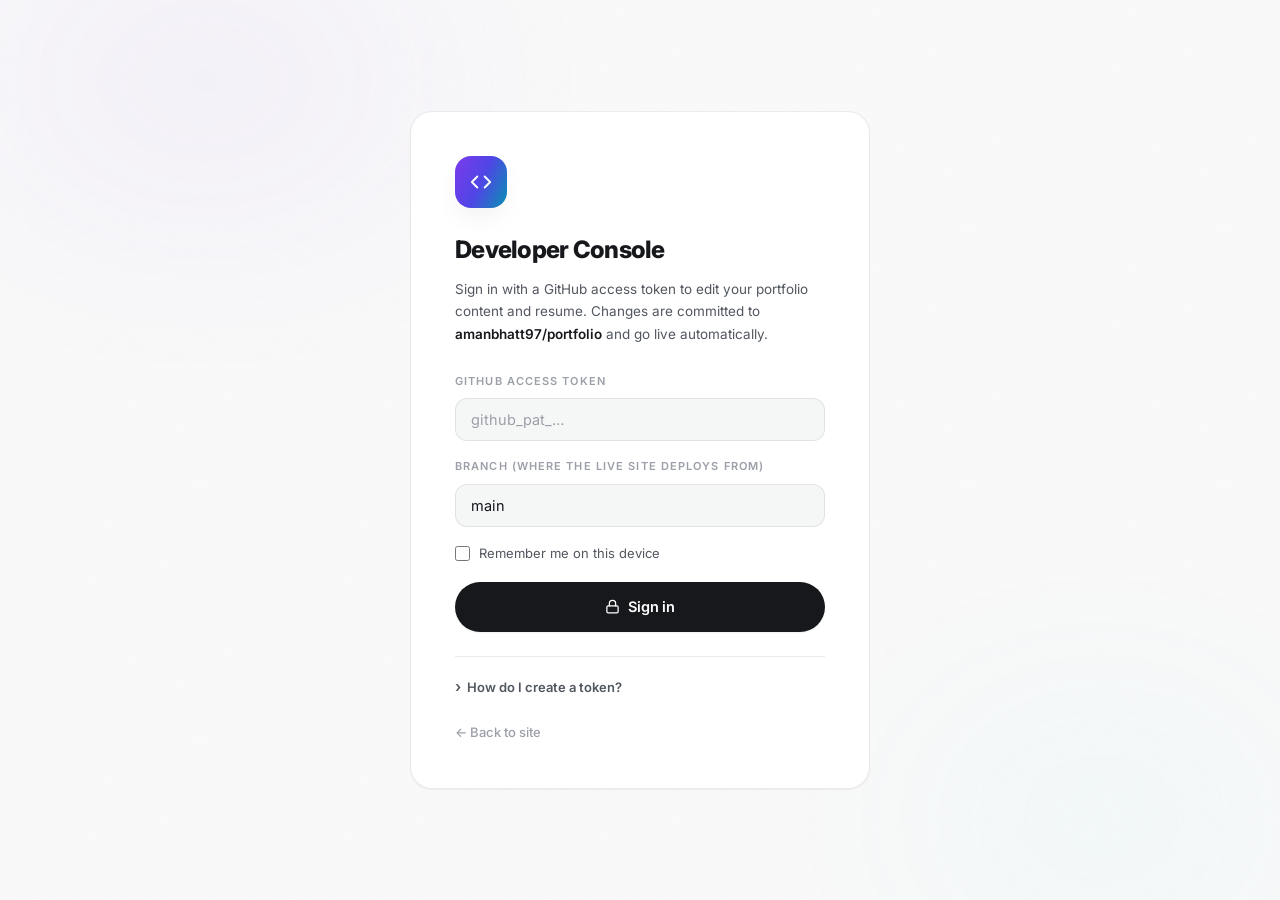
==== admin.html @ 09db98e8 "feat: developer console + production-grade redesign - Add developer console (admin.html): GitHub tok" ====
<!DOCTYPE html>
<html lang="en" data-theme="dark">
<head>
<meta charset="UTF-8">
<meta name="viewport" content="width=device-width, initial-scale=1.0">
<title>Developer Console · Aman Bhatt</title>
<meta name="robots" content="noindex, nofollow">
<link rel="icon" type="image/png" href="images/portfolio-logo.png">
<link rel="preconnect" href="https://fonts.googleapis.com">
<link rel="preconnect" href="https://fonts.gstatic.com" crossorigin>
<link href="https://fonts.googleapis.com/css2?family=Inter:wght@400;500;600;700;800&display=swap" rel="stylesheet">
<link rel="stylesheet" href="assets/css/site.css">
<link rel="stylesheet" href="assets/css/admin.css">
</head>
<body>

<!-- SVG icon sprite -->
<svg xmlns="http://www.w3.org/2000/svg" style="display:none" aria-hidden="true">
  <defs>
    <symbol id="i-code" viewBox="0 0 24 24" fill="none" stroke="currentColor" stroke-width="2" stroke-linecap="round" stroke-linejoin="round"><polyline points="16 18 22 12 16 6"/><polyline points="8 6 2 12 8 18"/></symbol>
    <symbol id="i-zap" viewBox="0 0 24 24" fill="none" stroke="currentColor" stroke-width="2" stroke-linecap="round" stroke-linejoin="round"><polygon points="13 2 3 14 12 14 11 22 21 10 12 10 13 2"/></symbol>
    <symbol id="i-user" viewBox="0 0 24 24" fill="none" stroke="currentColor" stroke-width="2" stroke-linecap="round" stroke-linejoin="round"><path d="M19 21v-2a4 4 0 0 0-4-4H9a4 4 0 0 0-4 4v2"/><circle cx="12" cy="7" r="4"/></symbol>
    <symbol id="i-link" viewBox="0 0 24 24" fill="none" stroke="currentColor" stroke-width="2" stroke-linecap="round" stroke-linejoin="round"><path d="M10 13a5 5 0 0 0 7.54.54l3-3a5 5 0 0 0-7.07-7.07l-1.72 1.71"/><path d="M14 11a5 5 0 0 0-7.54.54l-3 3a5 5 0 0 0 7.07 7.07l1.71-1.71"/></symbol>
    <symbol id="i-layers" viewBox="0 0 24 24" fill="none" stroke="currentColor" stroke-width="2" stroke-linecap="round" stroke-linejoin="round"><path d="M12.83 2.18a2 2 0 0 0-1.66 0L2.6 6.08a1 1 0 0 0 0 1.83l8.58 3.91a2 2 0 0 0 1.66 0l8.58-3.9a1 1 0 0 0 0-1.83Z"/><path d="m22 17.65-9.17 4.16a2 2 0 0 1-1.66 0L2 17.65"/><path d="m22 12.65-9.17 4.16a2 2 0 0 1-1.66 0L2 12.65"/></symbol>
    <symbol id="i-briefcase" viewBox="0 0 24 24" fill="none" stroke="currentColor" stroke-width="2" stroke-linecap="round" stroke-linejoin="round"><path d="M16 20V4a2 2 0 0 0-2-2h-4a2 2 0 0 0-2 2v16"/><rect width="20" height="14" x="2" y="6" rx="2"/></symbol>
    <symbol id="i-folder" viewBox="0 0 24 24" fill="none" stroke="currentColor" stroke-width="2" stroke-linecap="round" stroke-linejoin="round"><path d="M20 20a2 2 0 0 0 2-2V8a2 2 0 0 0-2-2h-7.9a2 2 0 0 1-1.69-.9L9.6 3.9A2 2 0 0 0 7.93 3H4a2 2 0 0 0-2 2v13a2 2 0 0 0 2 2Z"/></symbol>
    <symbol id="i-send" viewBox="0 0 24 24" fill="none" stroke="currentColor" stroke-width="2" stroke-linecap="round" stroke-linejoin="round"><path d="m22 2-7 20-4-9-9-4Z"/><path d="M22 2 11 13"/></symbol>
    <symbol id="i-mail" viewBox="0 0 24 24" fill="none" stroke="currentColor" stroke-width="2" stroke-linecap="round" stroke-linejoin="round"><rect width="20" height="16" x="2" y="4" rx="2"/><path d="m22 7-8.97 5.7a1.94 1.94 0 0 1-2.06 0L2 7"/></symbol>
    <symbol id="i-info" viewBox="0 0 24 24" fill="none" stroke="currentColor" stroke-width="2" stroke-linecap="round" stroke-linejoin="round"><circle cx="12" cy="12" r="10"/><path d="M12 16v-4"/><path d="M12 8h.01"/></symbol>
    <symbol id="i-file" viewBox="0 0 24 24" fill="none" stroke="currentColor" stroke-width="2" stroke-linecap="round" stroke-linejoin="round"><path d="M15 2H6a2 2 0 0 0-2 2v16a2 2 0 0 0 2 2h12a2 2 0 0 0 2-2V7Z"/><path d="M14 2v4a2 2 0 0 0 2 2h4"/><path d="M10 9H8"/><path d="M16 13H8"/><path d="M16 17H8"/></symbol>
    <symbol id="i-upload" viewBox="0 0 24 24" fill="none" stroke="currentColor" stroke-width="2" stroke-linecap="round" stroke-linejoin="round"><path d="M21 15v4a2 2 0 0 1-2 2H5a2 2 0 0 1-2-2v-4"/><polyline points="17 8 12 3 7 8"/><line x1="12" x2="12" y1="3" y2="15"/></symbol>
    <symbol id="i-logout" viewBox="0 0 24 24" fill="none" stroke="currentColor" stroke-width="2" stroke-linecap="round" stroke-linejoin="round"><path d="M9 21H5a2 2 0 0 1-2-2V5a2 2 0 0 1 2-2h4"/><polyline points="16 17 21 12 16 7"/><line x1="21" x2="9" y1="12" y2="12"/></symbol>
    <symbol id="i-github" viewBox="0 0 24 24" fill="currentColor"><path d="M12 .297c-6.63 0-12 5.373-12 12 0 5.303 3.438 9.8 8.205 11.385.6.113.82-.258.82-.577 0-.285-.01-1.04-.015-2.04-3.338.724-4.042-1.61-4.042-1.61C4.422 18.07 3.633 17.7 3.633 17.7c-1.087-.744.084-.729.084-.729 1.205.084 1.838 1.236 1.838 1.236 1.07 1.835 2.809 1.305 3.495.998.108-.776.417-1.305.76-1.605-2.665-.3-5.466-1.332-5.466-5.93 0-1.31.465-2.38 1.235-3.22-.135-.303-.54-1.523.105-3.176 0 0 1.005-.322 3.3 1.23.96-.267 1.98-.399 3-.405 1.02.006 2.04.138 3 .405 2.28-1.552 3.285-1.23 3.285-1.23.645 1.653.24 2.873.12 3.176.765.84 1.23 1.91 1.23 3.22 0 4.61-2.805 5.625-5.475 5.92.42.36.81 1.096.81 2.22 0 1.606-.015 2.896-.015 3.286 0 .315.21.69.825.57C20.565 22.092 24 17.592 24 12.297c0-6.627-5.373-12-12-12"/></symbol>
    <symbol id="i-refresh" viewBox="0 0 24 24" fill="none" stroke="currentColor" stroke-width="2" stroke-linecap="round" stroke-linejoin="round"><path d="M21 12a9 9 0 1 1-9-9c2.52 0 4.93 1 6.74 2.74L21 8"/><path d="M21 3v5h-5"/></symbol>
    <symbol id="i-lock" viewBox="0 0 24 24" fill="none" stroke="currentColor" stroke-width="2" stroke-linecap="round" stroke-linejoin="round"><rect width="18" height="11" x="3" y="11" rx="2"/><path d="M7 11V7a5 5 0 0 1 10 0v4"/></symbol>
    <symbol id="i-check" viewBox="0 0 24 24" fill="none" stroke="currentColor" stroke-width="2" stroke-linecap="round" stroke-linejoin="round"><path d="M20 6 9 17l-5-5"/></symbol>
    <symbol id="i-x" viewBox="0 0 24 24" fill="none" stroke="currentColor" stroke-width="2" stroke-linecap="round" stroke-linejoin="round"><path d="M18 6 6 18"/><path d="m6 6 12 12"/></symbol>
    <symbol id="i-plus" viewBox="0 0 24 24" fill="none" stroke="currentColor" stroke-width="2" stroke-linecap="round" stroke-linejoin="round"><path d="M5 12h14"/><path d="M12 5v14"/></symbol>
    <symbol id="i-trash" viewBox="0 0 24 24" fill="none" stroke="currentColor" stroke-width="2" stroke-linecap="round" stroke-linejoin="round"><path d="M3 6h18"/><path d="M19 6v14a2 2 0 0 1-2 2H7a2 2 0 0 1-2-2V6"/><path d="M8 6V4a2 2 0 0 1 2-2h4a2 2 0 0 1 2 2v2"/></symbol>
    <symbol id="i-arrow-up" viewBox="0 0 24 24" fill="none" stroke="currentColor" stroke-width="2" stroke-linecap="round" stroke-linejoin="round"><path d="m5 12 7-7 7 7"/><path d="M12 19V5"/></symbol>
    <symbol id="i-arrow-down" viewBox="0 0 24 24" fill="none" stroke="currentColor" stroke-width="2" stroke-linecap="round" stroke-linejoin="round"><path d="M12 5v14"/><path d="m19 12-7 7-7-7"/></symbol>
    <symbol id="i-external" viewBox="0 0 24 24" fill="none" stroke="currentColor" stroke-width="2" stroke-linecap="round" stroke-linejoin="round"><path d="M15 3h6v6"/><path d="M10 14 21 3"/><path d="M18 13v6a2 2 0 0 1-2 2H5a2 2 0 0 1-2-2V8a2 2 0 0 1 2-2h6"/></symbol>
    <symbol id="i-moon" viewBox="0 0 24 24" fill="none" stroke="currentColor" stroke-width="2" stroke-linecap="round" stroke-linejoin="round"><path d="M12 3a6 6 0 0 0 9 9 9 9 0 1 1-9-9Z"/></symbol>
    <symbol id="i-sun" viewBox="0 0 24 24" fill="none" stroke="currentColor" stroke-width="2" stroke-linecap="round" stroke-linejoin="round"><circle cx="12" cy="12" r="4"/><path d="M12 2v2"/><path d="M12 20v2"/><path d="m4.93 4.93 1.41 1.41"/><path d="m17.66 17.66 1.41 1.41"/><path d="M2 12h2"/><path d="M20 12h2"/><path d="m6.34 17.66-1.41 1.41"/><path d="m19.07 4.93-1.41 1.41"/></symbol>
  </defs>
</svg>

<div class="atmosphere" aria-hidden="true">
  <div class="glow glow-1"></div>
  <div class="glow glow-2"></div>
</div>
<div class="grain" aria-hidden="true"></div>

<!-- ══ Login ═════════════════════════════════════════════════════════ -->
<div id="authView" class="auth-view">
  <div class="auth-card card">
    <div class="auth-logo"><svg class="ic"><use href="#i-code"/></svg></div>
    <h1>Developer Console</h1>
    <p class="auth-sub">Sign in with a GitHub access token to edit your portfolio content and resume. Changes are committed to <strong id="repoLabel">amanbhatt97/portfolio</strong> and go live automatically.</p>

    <form id="authForm">
      <div class="fg">
        <label for="tokenInput">GitHub access token</label>
        <input type="password" id="tokenInput" placeholder="github_pat_…" autocomplete="off" spellcheck="false" required>
      </div>
      <div class="fg">
        <label for="branchInput">Branch (where the live site deploys from)</label>
        <input type="text" id="branchInput" value="main" spellcheck="false">
      </div>
      <label class="remember">
        <input type="checkbox" id="rememberInput">
        <span>Remember me on this device</span>
      </label>
      <button type="submit" class="btn btn-fill" id="loginBtn" style="width:100%"><svg class="ic"><use href="#i-lock"/></svg> Sign in</button>
      <div id="authError" class="auth-error" role="alert"></div>
    </form>

    <details class="auth-help">
      <summary>How do I create a token?</summary>
      <ol>
        <li>Open <a href="https://github.com/settings/personal-access-tokens/new" target="_blank" rel="noopener">github.com → Settings → Fine-grained tokens <svg class="ic"><use href="#i-external"/></svg></a> (logged in as the repo owner).</li>
        <li>Name it <code>portfolio-admin</code> and pick an expiration (e.g. 1 year).</li>
        <li><strong>Repository access</strong> → <em>Only select repositories</em> → choose <code>portfolio</code>.</li>
        <li><strong>Permissions → Contents</strong> → <em>Read and write</em>.</li>
        <li>Generate, copy the token (<code>github_pat_…</code>) and paste it above.</li>
      </ol>
      <p class="auth-note"><svg class="ic"><use href="#i-lock"/></svg> This console is a static page — the token never leaves your browser except to call <code>api.github.com</code>. Anyone can open this page, but nothing can be changed without your token.</p>
    </details>

    <a class="auth-back" href="index.html">← Back to site</a>
  </div>
</div>

<!-- ══ Console ═══════════════════════════════════════════════════════ -->
<div id="appView" class="app-view" hidden>
  <header class="topbar">
    <div class="topbar-brand">
      <svg class="ic"><use href="#i-code"/></svg>
      <span>Developer Console</span>
    </div>
    <div class="topbar-status" id="dirtyStatus"><span class="dot"></span><span class="txt">All changes saved</span></div>
    <div class="topbar-actions">
      <button class="t-btn" id="themeBtn" aria-label="Toggle theme"><svg class="ic" id="themeIcon"><use href="#i-moon"/></svg></button>
      <a class="btn btn-out btn-sm" href="index.html" target="_blank" rel="noopener"><svg class="ic"><use href="#i-external"/></svg><span class="hide-sm"> View site</span></a>
      <button class="btn btn-fill btn-sm" id="saveBtn" disabled><svg class="ic"><use href="#i-check"/></svg> Save &amp; publish</button>
      <div class="avatar-box" id="avatarBox" title="">
        <img id="avatarImg" alt="GitHub avatar">
        <button class="t-btn" id="logoutBtn" aria-label="Sign out" title="Sign out"><svg class="ic"><use href="#i-logout"/></svg></button>
      </div>
    </div>
  </header>

  <div id="draftBanner" class="draft-banner" hidden>
    <svg class="ic"><use href="#i-info"/></svg>
    <span>Restored an unsaved draft from this browser. <strong>Save &amp; publish</strong> to make it live, or</span>
    <button id="discardDraftBtn">discard the draft</button>
  </div>

  <div class="app-body">
    <aside class="sidebar" id="sidebar"></aside>
    <main class="panel-wrap">
      <div class="panel" id="panel"></div>
    </main>
  </div>
</div>

<div class="toasts" id="toasts"></div>

<script src="assets/js/admin.js" defer></script>
</body>
</html>
---- assets/css/site.css ----
/* ════════════════════════════════════════════════════════════════════
   Aman Bhatt · Portfolio — site styles
   Design system: neutral surfaces, hairline borders, one gradient accent,
   a single easing curve for all motion.
   ════════════════════════════════════════════════════════════════════ */

*,*::before,*::after{margin:0;padding:0;box-sizing:border-box}
img{display:block;max-width:100%}
button{font:inherit;color:inherit;cursor:pointer;border:none;background:none}
a{text-decoration:none;color:inherit}
ul{list-style:none}

/* ── Tokens ─────────────────────────────────────────────────────────── */
:root{
  --ease:cubic-bezier(.22,1,.36,1);
  --ease-io:cubic-bezier(.65,.05,.36,1);
  --font:'Inter',-apple-system,BlinkMacSystemFont,'Segoe UI',sans-serif;
  --r-sm:10px;--r-md:16px;--r-lg:22px;--r-xl:28px;
  --nav-h:68px;
  --violet:#8b5cf6;--cyan:#22d3ee;--green:#34d399;--amber:#fbbf24;--pink:#f472b6;
}
[data-theme="dark"]{
  color-scheme:dark;
  --bg:#08090c;
  --bg-elev:#0d0e12;
  --t1:#f4f5f7;
  --t2:#a0a6b1;
  --t3:#626874;
  --line:rgba(255,255,255,.07);
  --line2:rgba(255,255,255,.13);
  --surf:rgba(255,255,255,.035);
  --surf2:rgba(255,255,255,.06);
  --acc:#a78bfa;
  --grd:linear-gradient(115deg,#c4b5fd 0%,#818cf8 50%,#67e8f9 100%);
  --btn-bg:#f4f5f7;--btn-fg:#0a0b0e;
  --nav-bg:rgba(8,9,12,.72);
  --shadow-sm:0 1px 2px rgba(0,0,0,.4);
  --shadow-md:0 12px 32px -8px rgba(0,0,0,.5);
  --shadow-lg:0 24px 64px -16px rgba(0,0,0,.6);
  --glow-op:.5;
  --logo-filter:grayscale(1) brightness(1.4) opacity(.55);
}
[data-theme="light"]{
  color-scheme:light;
  --bg:#fafafa;
  --bg-elev:#ffffff;
  --t1:#17181c;
  --t2:#52575f;
  --t3:#9b9fa8;
  --line:rgba(23,24,28,.09);
  --line2:rgba(23,24,28,.16);
  --surf:#ffffff;
  --surf2:rgba(23,24,28,.04);
  --acc:#7c3aed;
  --grd:linear-gradient(115deg,#7c3aed 0%,#4f46e5 50%,#0891b2 100%);
  --btn-bg:#17181c;--btn-fg:#ffffff;
  --nav-bg:rgba(250,250,250,.78);
  --shadow-sm:0 1px 2px rgba(23,24,28,.06);
  --shadow-md:0 12px 32px -12px rgba(23,24,28,.14);
  --shadow-lg:0 24px 64px -24px rgba(23,24,28,.18);
  --glow-op:.32;
  --logo-filter:grayscale(1) opacity(.55);
}

/* ── Base ───────────────────────────────────────────────────────────── */
html{
  -webkit-text-size-adjust:100%;
  scroll-behavior:smooth;
  scroll-padding-top:calc(var(--nav-h) + 20px);
}
body{
  background:var(--bg);color:var(--t1);
  font-family:var(--font);font-size:16px;line-height:1.65;
  overflow-x:hidden;
  -webkit-font-smoothing:antialiased;
  -webkit-tap-highlight-color:transparent;
  transition:background .45s var(--ease),color .45s var(--ease);
}
::selection{background:rgba(139,92,246,.28)}
::-webkit-scrollbar{width:10px}
::-webkit-scrollbar-track{background:transparent}
::-webkit-scrollbar-thumb{background:var(--line2);border-radius:8px;border:3px solid var(--bg)}
::-webkit-scrollbar-thumb:hover{background:var(--t3)}
:focus-visible{outline:2px solid var(--acc);outline-offset:3px;border-radius:4px}

.skip-link{
  position:fixed;top:10px;left:10px;z-index:999;
  padding:10px 18px;border-radius:10px;background:var(--btn-bg);color:var(--btn-fg);
  font-size:13px;font-weight:600;transform:translateY(-200%);transition:transform .3s var(--ease);
}
.skip-link:focus{transform:none}

/* Icons */
.ic{width:1em;height:1em;flex-shrink:0;display:inline-block;vertical-align:-.125em}

/* ── Atmosphere (fixed, behind everything) ──────────────────────────── */
.atmosphere{position:fixed;inset:0;z-index:0;pointer-events:none;overflow:hidden}
.glow{position:absolute;border-radius:50%;filter:blur(110px);opacity:var(--glow-op);will-change:transform}
.glow-1{width:56vw;height:46vh;left:-12%;top:-14%;background:radial-gradient(ellipse,rgba(139,92,246,.32),transparent 65%);animation:drift1 26s var(--ease-io) infinite}
.glow-2{width:48vw;height:42vh;right:-10%;bottom:-12%;background:radial-gradient(ellipse,rgba(34,211,238,.2),transparent 65%);animation:drift2 32s var(--ease-io) infinite}
@keyframes drift1{0%,100%{transform:translate(0,0)}50%{transform:translate(4vw,3vh)}}
@keyframes drift2{0%,100%{transform:translate(0,0)}50%{transform:translate(-4vw,-4vh)}}
.grain{
  position:fixed;inset:0;z-index:1;pointer-events:none;opacity:.05;
  background-image:url("data:image/svg+xml,%3Csvg viewBox='0 0 256 256' xmlns='http://www.w3.org/2000/svg'%3E%3Cfilter id='n'%3E%3CfeTurbulence type='fractalNoise' baseFrequency='0.85' numOctaves='3' stitchTiles='stitch'/%3E%3C/filter%3E%3Crect width='100%25' height='100%25' filter='url(%23n)'/%3E%3C/svg%3E");
  background-size:256px 256px;
}
[data-theme="light"] .grain{opacity:.035}

/* ── Scroll progress ────────────────────────────────────────────────── */
#pbar{
  position:fixed;top:0;left:0;right:0;height:2px;z-index:500;
  background:var(--grd);transform:scaleX(0);transform-origin:left;
}

/* ── Nav ────────────────────────────────────────────────────────────── */
nav{
  position:fixed;top:0;left:0;right:0;z-index:300;height:var(--nav-h);
  display:flex;align-items:center;
  background:transparent;border-bottom:1px solid transparent;
  transition:background .4s var(--ease),border-color .4s var(--ease),transform .45s var(--ease);
}
nav.scrolled{
  background:var(--nav-bg);
  backdrop-filter:blur(20px) saturate(170%);
  -webkit-backdrop-filter:blur(20px) saturate(170%);
  border-bottom-color:var(--line);
}
nav.hidden{transform:translateY(-100%)}
.nav-inner{
  width:100%;max-width:1140px;margin:0 auto;padding:0 clamp(20px,4vw,48px);
  display:flex;align-items:center;justify-content:space-between;gap:16px;
}
.nav-logo{font-weight:800;font-size:17px;letter-spacing:-.04em;white-space:nowrap}
.nav-logo span{background:var(--grd);-webkit-background-clip:text;background-clip:text;-webkit-text-fill-color:transparent}
.nav-links{display:flex;gap:4px}
.nav-links a{
  font-size:13.5px;font-weight:500;color:var(--t2);
  padding:7px 13px;border-radius:99px;
  transition:color .2s var(--ease),background .2s var(--ease);
}
.nav-links a:hover{color:var(--t1)}
.nav-links a.act{color:var(--t1);background:var(--surf2)}
.nav-right{display:flex;align-items:center;gap:10px}
.t-btn{
  width:36px;height:36px;border-radius:99px;
  border:1px solid var(--line);background:var(--surf);
  color:var(--t2);font-size:14px;
  display:flex;align-items:center;justify-content:center;
  transition:color .2s var(--ease),border-color .2s var(--ease),transform .2s var(--ease);
}
.t-btn:hover{color:var(--t1);border-color:var(--line2);transform:rotate(12deg)}
.t-btn:active{transform:scale(.92)}
.nav-cta{
  padding:9px 19px;border-radius:99px;background:var(--btn-bg);color:var(--btn-fg);
  font-size:13.5px;font-weight:600;
  transition:transform .25s var(--ease),box-shadow .25s var(--ease),opacity .2s;
}
.nav-cta:hover{transform:translateY(-1px);box-shadow:var(--shadow-md)}
.nav-cta:active{transform:scale(.97)}
.hbg{display:none;flex-direction:column;justify-content:center;gap:5px;width:40px;height:40px;align-items:center}
.hbg span{display:block;width:18px;height:1.6px;background:var(--t1);border-radius:2px;transition:transform .35s var(--ease),opacity .25s}
.hbg.op span:nth-child(1){transform:translateY(6.6px) rotate(45deg)}
.hbg.op span:nth-child(2){opacity:0}
.hbg.op span:nth-child(3){transform:translateY(-6.6px) rotate(-45deg)}

/* Mobile menu */
.mob-drop{
  position:fixed;top:var(--nav-h);left:0;right:0;z-index:290;
  background:var(--nav-bg);backdrop-filter:blur(24px) saturate(170%);-webkit-backdrop-filter:blur(24px) saturate(170%);
  border-bottom:1px solid var(--line);
  padding:10px 20px 18px;display:flex;flex-direction:column;gap:2px;
  opacity:0;transform:translateY(-8px);pointer-events:none;visibility:hidden;
  transition:opacity .3s var(--ease),transform .3s var(--ease),visibility .3s;
}
.mob-drop.op{opacity:1;transform:none;pointer-events:auto;visibility:visible}
.mob-drop a{
  padding:13px 14px;border-radius:12px;color:var(--t2);font-size:15px;font-weight:500;
  transition:color .2s,background .2s;
}
.mob-drop a:hover{color:var(--t1);background:var(--surf2)}
.mob-drop .mob-cta{
  margin-top:10px;padding:14px;border-radius:14px;text-align:center;
  background:var(--btn-bg);color:var(--btn-fg);font-weight:600;font-size:14.5px;
  display:flex;align-items:center;justify-content:center;gap:8px;
}

/* ── Layout & typography ────────────────────────────────────────────── */
main{position:relative;z-index:10}
.wrap{max-width:1140px;margin:0 auto;padding:0 clamp(20px,4vw,48px)}
.sect{padding:clamp(88px,10vw,140px) 0;position:relative}
.sect+.sect{border-top:1px solid var(--line)}
.sect-lbl{
  display:flex;align-items:center;gap:10px;margin-bottom:18px;
  font-size:12px;font-weight:600;letter-spacing:.14em;text-transform:uppercase;color:var(--t3);
}
.sect-lbl::before{content:'';width:22px;height:2px;border-radius:2px;background:var(--grd)}
.h2{
  font-size:clamp(30px,4vw,46px);font-weight:800;
  letter-spacing:-.035em;line-height:1.08;margin-bottom:14px;
  text-wrap:balance;
}
.sect-sub{color:var(--t2);font-size:clamp(15px,1.6vw,17px);max-width:560px}
.grd-txt{
  background:var(--grd);-webkit-background-clip:text;background-clip:text;-webkit-text-fill-color:transparent;
}

/* Buttons */
.btn{
  display:inline-flex;align-items:center;justify-content:center;gap:8px;
  padding:13px 26px;border-radius:99px;font-size:14.5px;font-weight:600;
  min-height:46px;letter-spacing:-.01em;white-space:nowrap;
  transition:transform .25s var(--ease),box-shadow .25s var(--ease),background .2s,border-color .2s,color .2s;
}
.btn:active{transform:scale(.97)}
.btn .ic{font-size:15px}
.btn-fill{background:var(--btn-bg);color:var(--btn-fg);box-shadow:var(--shadow-sm)}
.btn-fill:hover{transform:translateY(-2px);box-shadow:var(--shadow-md)}
.btn-out{background:var(--surf);color:var(--t1);border:1px solid var(--line2)}
.btn-out:hover{transform:translateY(-2px);border-color:var(--t3);box-shadow:var(--shadow-sm)}

/* Chips */
.chip{
  display:inline-flex;align-items:center;gap:5px;
  padding:5px 12px;border-radius:99px;font-size:12px;font-weight:500;
  background:var(--surf2);border:1px solid var(--line);color:var(--t2);
  transition:color .2s,border-color .2s;
}
.chip:hover{color:var(--t1);border-color:var(--line2)}
.chip .ic{font-size:11px;color:var(--acc)}

/* Cards */
.card{
  background:var(--surf);border:1px solid var(--line);border-radius:var(--r-lg);
  box-shadow:var(--shadow-sm);
  transition:transform .35s var(--ease),border-color .35s var(--ease),box-shadow .35s var(--ease);
}
.card:hover{border-color:var(--line2);box-shadow:var(--shadow-md)}

/* Spotlight (cursor-following radial light on cards) */
.spot{--mx:50%;--my:50%;position:relative;overflow:hidden}
.spot::before{
  content:'';position:absolute;inset:0;z-index:0;border-radius:inherit;pointer-events:none;
  background:radial-gradient(480px circle at var(--mx) var(--my),rgba(139,92,246,.09),transparent 55%);
  opacity:0;transition:opacity .45s var(--ease);
}
[data-theme="light"] .spot::before{background:radial-gradient(480px circle at var(--mx) var(--my),rgba(124,58,237,.06),transparent 55%)}
.spot:hover::before{opacity:1}
.spot>*{position:relative;z-index:1}

/* Reveal-on-scroll (classes are applied by JS; without JS nothing hides) */
.reveal{opacity:0;transform:translateY(26px);filter:blur(6px);
  transition:opacity .8s var(--ease),transform .8s var(--ease),filter .8s var(--ease);
  transition-delay:var(--rd,0s);
  will-change:opacity,transform,filter;
}
.reveal.on{opacity:1;transform:none;filter:none}

/* ── Hero ───────────────────────────────────────────────────────────── */
.hero{
  min-height:100svh;display:flex;align-items:center;
  padding:calc(var(--nav-h) + clamp(48px,7vw,84px)) 0 clamp(56px,7vw,96px);
}
.hero-grid{display:grid;grid-template-columns:1.18fr .82fr;gap:clamp(48px,6vw,92px);align-items:center}

/* entrance animation (CSS-only, plays on load) */
.hi{opacity:0;transform:translateY(28px);animation:rise .9s var(--ease) forwards;animation-delay:var(--hd,0s)}
@keyframes rise{to{opacity:1;transform:none}}

.hero-avail{
  display:inline-flex;align-items:center;gap:9px;margin-bottom:28px;
  padding:8px 16px;border-radius:99px;
  background:var(--surf);border:1px solid var(--line);
  font-size:12.5px;font-weight:500;color:var(--t2);box-shadow:var(--shadow-sm);
}
.avail-dot{width:7px;height:7px;border-radius:50%;background:var(--green);flex-shrink:0;position:relative}
.avail-dot::after{
  content:'';position:absolute;inset:-4px;border-radius:50%;
  border:1.5px solid var(--green);opacity:0;
  animation:ping 2.6s var(--ease) infinite;
}
@keyframes ping{0%{transform:scale(.4);opacity:.9}70%,100%{transform:scale(1.3);opacity:0}}
.hero h1{
  font-size:clamp(56px,8.5vw,104px);font-weight:800;
  line-height:.96;letter-spacing:-.05em;margin-bottom:22px;
}
.hero-role{
  font-size:clamp(18px,2.3vw,23px);font-weight:500;color:var(--t2);
  letter-spacing:-.02em;min-height:1.55em;margin-bottom:22px;
}
.cursor{
  display:inline-block;width:2px;height:.9em;background:var(--acc);
  margin-left:3px;vertical-align:-.1em;border-radius:2px;
  animation:blink 1.1s step-end infinite;
}
@keyframes blink{0%,100%{opacity:1}50%{opacity:0}}
.hero-bio{
  font-size:clamp(15px,1.6vw,16.5px);color:var(--t2);line-height:1.8;
  max-width:540px;margin-bottom:38px;
}
.hero-stats{display:flex;gap:clamp(26px,3.5vw,44px);margin-bottom:40px;flex-wrap:wrap}
.hst{position:relative;padding-left:18px}
.hst::before{content:'';position:absolute;left:0;top:3px;bottom:3px;width:2px;border-radius:2px;background:var(--grd)}
.hst-n{
  font-weight:800;font-size:clamp(24px,3vw,34px);line-height:1.05;letter-spacing:-.03em;
  margin-bottom:4px;font-variant-numeric:tabular-nums;
}
.hst-l{font-size:12px;color:var(--t3);font-weight:500;letter-spacing:.02em}
.hero-btns{display:flex;flex-wrap:wrap;gap:12px;margin-bottom:34px}
.hero-socs{display:flex;gap:10px}
.soc{
  display:flex;align-items:center;justify-content:center;
  width:44px;height:44px;border-radius:99px;
  background:var(--surf);border:1px solid var(--line);
  color:var(--t2);font-size:16px;
  transition:color .25s var(--ease),border-color .25s var(--ease),transform .25s var(--ease),box-shadow .25s var(--ease);
}
.soc:hover{color:var(--t1);border-color:var(--line2);transform:translateY(-3px);box-shadow:var(--shadow-sm)}

/* Hero photo */
.hero-photo{position:relative;display:flex;justify-content:center;perspective:1200px}
.photo-glow{
  position:absolute;inset:8% 4%;border-radius:40px;filter:blur(56px);opacity:.5;z-index:0;
  background:var(--grd);
  animation:breathe 7s var(--ease-io) infinite;
}
[data-theme="light"] .photo-glow{opacity:.22}
@keyframes breathe{0%,100%{opacity:.5;transform:scale(1)}50%{opacity:.32;transform:scale(.97)}}
[data-theme="light"] .photo-glow{animation:none}
.photo-tilt{position:relative;z-index:1;will-change:transform}
.photo-frame{
  position:relative;border-radius:var(--r-xl);overflow:hidden;
  background:var(--bg-elev);
  box-shadow:0 0 0 1px var(--line2),var(--shadow-lg);
}
.photo-frame img{
  width:clamp(280px,30vw,400px);height:clamp(360px,42vw,480px);
  object-fit:cover;object-position:center top;
}
.photo-fade{
  position:absolute;left:0;right:0;bottom:0;height:45%;pointer-events:none;
  background:linear-gradient(to top,rgba(8,9,12,.85),transparent);
}
[data-theme="light"] .photo-fade{background:linear-gradient(to top,rgba(23,24,28,.55),transparent)}
.photo-stats{position:absolute;left:12px;right:12px;bottom:12px;display:flex;gap:8px}
.pst{
  flex:1;padding:11px 8px;border-radius:14px;text-align:center;
  background:rgba(13,14,18,.6);
  backdrop-filter:blur(16px);-webkit-backdrop-filter:blur(16px);
  border:1px solid rgba(255,255,255,.12);
}
.pst-v{font-weight:800;font-size:16.5px;line-height:1;letter-spacing:-.02em;color:#fff;margin-bottom:4px}
.pst-l{font-size:9.5px;font-weight:600;letter-spacing:.1em;text-transform:uppercase;color:rgba(255,255,255,.55)}

/* ── About ──────────────────────────────────────────────────────────── */
.about-grid{display:grid;grid-template-columns:.9fr 1.1fr;gap:clamp(44px,6vw,88px);align-items:center}
.about-img{
  position:relative;border-radius:var(--r-xl);overflow:hidden;
  box-shadow:0 0 0 1px var(--line),var(--shadow-lg);
}
.about-img img{width:100%;height:clamp(320px,36vw,460px);object-fit:cover;transition:transform 1s var(--ease)}
.about-img:hover img{transform:scale(1.045)}
.about-img-strip{
  position:absolute;left:0;right:0;bottom:0;padding:28px 16px 16px;
  display:flex;gap:8px;flex-wrap:wrap;pointer-events:none;
  background:linear-gradient(to top,rgba(8,9,12,.8),transparent);
}
.about-img-strip .chip{background:rgba(13,14,18,.6);border-color:rgba(255,255,255,.14);color:#fff;backdrop-filter:blur(12px)}
.about-txt p{color:var(--t2);font-size:15.5px;line-height:1.85;margin-bottom:16px}
.about-chips{display:flex;flex-wrap:wrap;gap:8px;margin:24px 0 32px}
.about-btns{display:flex;flex-wrap:wrap;gap:12px}

/* ── Skills ─────────────────────────────────────────────────────────── */
.skills-head{display:grid;grid-template-columns:1fr auto;gap:24px;align-items:end;margin-bottom:56px}
.sk-grid{display:grid;grid-template-columns:repeat(2,1fr);gap:clamp(14px,2vw,20px)}
.sk-card{padding:clamp(24px,3vw,34px)}
.sk-head{display:flex;align-items:center;gap:14px;margin-bottom:20px}
.sk-ico{
  width:42px;height:42px;border-radius:13px;flex-shrink:0;
  display:flex;align-items:center;justify-content:center;font-size:18px;
  border:1px solid var(--line);
}
.sk-ico.violet{color:var(--violet);background:rgba(139,92,246,.09)}
.sk-ico.cyan{color:var(--cyan);background:rgba(34,211,238,.09)}
.sk-ico.green{color:var(--green);background:rgba(52,211,153,.09)}
.sk-ico.amber{color:var(--amber);background:rgba(251,191,36,.09)}
.sk-ico.pink{color:var(--pink);background:rgba(244,114,182,.09)}
[data-theme="light"] .sk-ico.cyan{color:#0891b2}
[data-theme="light"] .sk-ico.green{color:#059669}
[data-theme="light"] .sk-ico.amber{color:#d97706}
.sk-title{font-weight:700;font-size:16.5px;letter-spacing:-.02em}
.sk-pills{display:flex;flex-wrap:wrap;gap:7px}
.sk-pill{
  display:inline-flex;padding:6px 13px;border-radius:99px;font-size:12.5px;font-weight:500;
  background:var(--surf2);border:1px solid var(--line);color:var(--t2);cursor:default;
  transition:color .2s,border-color .2s,transform .2s var(--ease);
}
.sk-pill:hover{color:var(--t1);border-color:var(--line2);transform:translateY(-1px)}

/* Logo marquee */
.marquee{
  margin-top:64px;position:relative;overflow:hidden;
  -webkit-mask-image:linear-gradient(90deg,transparent,#000 12%,#000 88%,transparent);
  mask-image:linear-gradient(90deg,transparent,#000 12%,#000 88%,transparent);
}
.marquee-track{display:flex;gap:14px;width:max-content;animation:marquee 46s linear infinite}
.marquee:hover .marquee-track{animation-play-state:paused}
@keyframes marquee{to{transform:translateX(-50%)}}
.logo-item{
  display:flex;flex-direction:column;align-items:center;gap:9px;
  padding:18px 14px;border-radius:var(--r-md);width:96px;flex-shrink:0;
  background:var(--surf);border:1px solid var(--line);
  transition:border-color .3s var(--ease),transform .3s var(--ease);
}
.logo-item:hover{border-color:var(--line2);transform:translateY(-4px)}
.logo-item img{width:32px;height:32px;object-fit:contain;filter:var(--logo-filter);transition:filter .3s var(--ease)}
.logo-item:hover img{filter:none}
.logo-item span{font-size:10.5px;font-weight:500;color:var(--t3);text-align:center;line-height:1.3}

/* ── Experience ─────────────────────────────────────────────────────── */
.exp-head{margin-bottom:60px}
.timeline{position:relative;padding-left:clamp(30px,4vw,46px);max-width:860px}
.timeline::before{
  content:'';position:absolute;left:7px;top:10px;bottom:10px;width:1px;
  background:linear-gradient(to bottom,var(--line2),var(--line) 70%,transparent);
}
.ti{position:relative;margin-bottom:22px}
.ti:last-child{margin-bottom:0}
.ti-dot{
  position:absolute;left:calc(-1*clamp(30px,4vw,46px) + 2px);top:24px;
  width:11px;height:11px;border-radius:50%;
  background:var(--t3);border:2.5px solid var(--bg);
  box-shadow:0 0 0 1px var(--line2);
}
.ti.current .ti-dot{background:var(--acc);box-shadow:0 0 0 4px rgba(139,92,246,.15)}
.ti.edu .ti-dot{background:var(--cyan)}
.ti-card{padding:clamp(24px,3vw,32px)}
.ti-top{display:flex;justify-content:space-between;align-items:flex-start;gap:14px;margin-bottom:8px;flex-wrap:wrap}
.ti-role{font-weight:700;font-size:17.5px;letter-spacing:-.02em;margin-bottom:4px}
.ti-co{font-size:13.5px;font-weight:600;color:var(--acc)}
.ti.edu .ti-co{color:var(--cyan)}
[data-theme="light"] .ti.edu .ti-co{color:#0891b2}
.ti-date{
  font-size:12px;font-weight:500;color:var(--t3);font-variant-numeric:tabular-nums;
  padding:5px 12px;border-radius:99px;background:var(--surf2);border:1px solid var(--line);
  white-space:nowrap;flex-shrink:0;
}
.ti-loc{display:inline-flex;align-items:center;gap:6px;font-size:12.5px;color:var(--t3);margin-bottom:14px}
.ti-body{color:var(--t2);font-size:14.5px;line-height:1.8;margin-bottom:16px}
.ti-body ul{padding-left:18px;display:flex;flex-direction:column;gap:8px;list-style:disc}
.ti-body li::marker{color:var(--t3)}
.ti-tags{display:flex;flex-wrap:wrap;gap:7px}

/* ── Projects ───────────────────────────────────────────────────────── */
.proj-head{display:flex;justify-content:space-between;align-items:flex-end;gap:24px;margin-bottom:56px;flex-wrap:wrap}
.proj-grid{display:grid;grid-template-columns:repeat(3,1fr);gap:clamp(14px,2vw,20px)}
.proj-card{display:block;overflow:hidden}
.proj-card:hover{transform:translateY(-5px)}
.proj-media{position:relative;overflow:hidden;aspect-ratio:16/10;background:var(--surf2)}
.proj-media img{
  width:100%;height:100%;object-fit:cover;
  transition:transform .9s var(--ease);
}
.proj-card:hover .proj-media img{transform:scale(1.06)}
.proj-veil{
  position:absolute;inset:0;display:flex;align-items:flex-end;padding:14px;
  background:linear-gradient(to top,rgba(8,9,12,.75) 0%,transparent 55%);
  opacity:0;transition:opacity .4s var(--ease);
}
.proj-card:hover .proj-veil{opacity:1}
.proj-open{
  display:inline-flex;align-items:center;gap:7px;
  padding:9px 16px;border-radius:99px;
  background:rgba(255,255,255,.92);color:#0a0b0e;font-size:12.5px;font-weight:600;
  transform:translateY(8px);transition:transform .4s var(--ease);
  backdrop-filter:blur(8px);
}
.proj-card:hover .proj-open{transform:none}
.proj-body{padding:18px 20px 20px}
.proj-title{
  display:flex;align-items:center;justify-content:space-between;gap:10px;
  font-weight:700;font-size:15.5px;letter-spacing:-.02em;margin-bottom:7px;
}
.proj-title .ic{font-size:13px;color:var(--t3);transition:transform .35s var(--ease),color .3s}
.proj-card:hover .proj-title .ic{transform:translate(2px,-2px);color:var(--t1)}
.proj-desc{font-size:13.5px;color:var(--t2);line-height:1.7}

/* ── CTA ────────────────────────────────────────────────────────────── */
.cta-box{
  position:relative;border-radius:var(--r-xl);overflow:hidden;
  padding:clamp(60px,9vw,110px) clamp(28px,5vw,80px);text-align:center;
  background:var(--surf);border:1px solid var(--line);box-shadow:var(--shadow-md);
}
.cta-glow{
  position:absolute;inset:0;pointer-events:none;
  background:radial-gradient(58% 90% at 50% 0%,rgba(139,92,246,.16),transparent 70%);
}
[data-theme="light"] .cta-glow{background:radial-gradient(58% 90% at 50% 0%,rgba(124,58,237,.08),transparent 70%)}
.cta-badge{
  display:inline-flex;align-items:center;gap:8px;margin-bottom:24px;
  padding:7px 16px;border-radius:99px;
  background:var(--surf2);border:1px solid var(--line);
  font-size:12.5px;font-weight:500;color:var(--t2);
}
.cta-badge .ic{color:var(--green);font-size:11px}
.cta-title{
  font-size:clamp(32px,5.4vw,62px);font-weight:800;
  line-height:1.05;letter-spacing:-.045em;margin-bottom:18px;text-wrap:balance;
}
.cta-sub{color:var(--t2);font-size:clamp(14.5px,1.7vw,17px);max-width:540px;margin:0 auto 40px;line-height:1.78}
.cta-btns{display:flex;flex-wrap:wrap;gap:12px;justify-content:center;margin-bottom:32px}
.cta-socs{display:flex;justify-content:center;gap:10px}

/* ── Contact ────────────────────────────────────────────────────────── */
.contact-grid{display:grid;grid-template-columns:360px 1fr;gap:clamp(44px,5vw,80px);align-items:start}
.ct-info h3{font-size:clamp(20px,2.4vw,26px);font-weight:700;letter-spacing:-.025em;margin-bottom:12px}
.ct-info>p{color:var(--t2);font-size:14.5px;line-height:1.8;margin-bottom:30px}
.ct-row{
  display:flex;align-items:center;gap:14px;margin-bottom:10px;
  padding:12px 14px;border-radius:var(--r-md);border:1px solid transparent;
  transition:background .25s,border-color .25s;
}
a.ct-row:hover{background:var(--surf);border-color:var(--line)}
.ct-ico{
  width:40px;height:40px;border-radius:12px;flex-shrink:0;
  background:var(--surf2);border:1px solid var(--line);
  display:flex;align-items:center;justify-content:center;
  color:var(--acc);font-size:15px;
}
.ct-txt{font-size:14px;color:var(--t1);font-weight:500;min-width:0;overflow-wrap:anywhere}
.ct-txt strong{display:block;font-size:10.5px;font-weight:600;color:var(--t3);text-transform:uppercase;letter-spacing:.1em;margin-bottom:2px}

.form-card{padding:clamp(28px,3.5vw,40px)}
.frow{display:grid;grid-template-columns:1fr 1fr;gap:14px}
.fg{margin-bottom:16px}
.fg label{
  display:block;font-size:11px;font-weight:600;letter-spacing:.1em;text-transform:uppercase;
  color:var(--t3);margin-bottom:8px;
}
.fg input,.fg select,.fg textarea{
  width:100%;padding:12px 15px;border-radius:12px;
  background:var(--surf2);border:1px solid var(--line);
  color:var(--t1);font-family:var(--font);font-size:14.5px;
  outline:none;-webkit-appearance:none;appearance:none;
  transition:border-color .25s var(--ease),box-shadow .25s var(--ease),background .25s;
}
.fg input::placeholder,.fg textarea::placeholder{color:var(--t3)}
.fg input:focus,.fg textarea:focus,.fg select:focus{
  border-color:var(--acc);box-shadow:0 0 0 3px rgba(139,92,246,.14);background:var(--surf);
}
.fg select{
  cursor:pointer;
  background-image:url("data:image/svg+xml,%3Csvg xmlns='http://www.w3.org/2000/svg' width='10' height='6'%3E%3Cpath d='M1 1l4 4 4-4' stroke='%23888e99' stroke-width='1.5' fill='none' stroke-linecap='round'/%3E%3C/svg%3E");
  background-repeat:no-repeat;background-position:right 14px center;padding-right:36px;
}
.fg select option{background:var(--bg-elev);color:var(--t1)}
.fg textarea{resize:vertical;min-height:104px}
.fnote{font-size:12.5px;color:var(--t3);display:flex;align-items:center;gap:6px;margin-bottom:16px}
.fnote .ic{color:var(--green)}
#fmsg{margin-top:12px;padding:11px 15px;border-radius:12px;font-size:13.5px;font-weight:500;display:none}
#fmsg.ok{background:rgba(52,211,153,.09);color:var(--green);border:1px solid rgba(52,211,153,.25);display:block}
#fmsg.er{background:rgba(248,113,113,.09);color:#f87171;border:1px solid rgba(248,113,113,.25);display:block}
[data-theme="light"] #fmsg.ok{color:#059669}
[data-theme="light"] #fmsg.er{color:#dc2626}

/* ── Footer ─────────────────────────────────────────────────────────── */
footer{border-top:1px solid var(--line);padding:34px 0;position:relative;z-index:10}
.foot-inner{display:flex;justify-content:space-between;align-items:center;flex-wrap:wrap;gap:16px}
.foot-brand{font-weight:800;font-size:15px;letter-spacing:-.03em}
.foot-brand span{background:var(--grd);-webkit-background-clip:text;background-clip:text;-webkit-text-fill-color:transparent}
.foot-copy{font-size:12.5px;color:var(--t3)}
.foot-nav{display:flex;gap:20px;align-items:center}
.foot-nav a{font-size:12.5px;font-weight:500;color:var(--t3);transition:color .2s;display:inline-flex;align-items:center;gap:5px}
.foot-nav a:hover{color:var(--t1)}

/* Back to top */
#toTop{
  position:fixed;right:22px;bottom:22px;z-index:280;
  width:44px;height:44px;border-radius:99px;
  background:var(--btn-bg);color:var(--btn-fg);font-size:15px;
  display:flex;align-items:center;justify-content:center;
  box-shadow:var(--shadow-md);
  opacity:0;transform:translateY(14px) scale(.9);pointer-events:none;
  transition:opacity .35s var(--ease),transform .35s var(--ease);
}
#toTop.show{opacity:1;transform:none;pointer-events:auto}
#toTop:hover{transform:translateY(-2px)}

/* ── Responsive ─────────────────────────────────────────────────────── */
@media(max-width:1024px){
  .hero{min-height:auto}
  .hero-grid{grid-template-columns:1fr;max-width:660px}
  .hero-photo{display:none}
  .about-grid{grid-template-columns:1fr;align-items:start}
  .about-img img{height:clamp(280px,52vw,420px)}
  .skills-head{grid-template-columns:1fr}
  .contact-grid{grid-template-columns:1fr}
  .proj-grid{grid-template-columns:repeat(2,1fr)}
}
@media(max-width:768px){
  .nav-links,.nav-cta{display:none}
  .hbg{display:flex}
  .sk-grid{grid-template-columns:1fr}
  .frow{grid-template-columns:1fr}
  .foot-inner{flex-direction:column;text-align:center}
  .hero h1{font-size:clamp(48px,13vw,72px)}
}
@media(max-width:540px){
  .proj-grid{grid-template-columns:1fr}
  .hero-btns .btn,.about-btns .btn{flex:1 1 100%;width:100%}
  .cta-btns{flex-direction:column;align-items:stretch}
  .cta-btns .btn{width:100%}
  .hero-stats{gap:18px}
  .hst-n{font-size:22px}
  .ti-card,.sk-card{padding:20px}
  .marquee{margin-top:44px}
  #toTop{right:16px;bottom:16px}
}

/* ── Reduced motion ─────────────────────────────────────────────────── */
@media(prefers-reduced-motion:reduce){
  *,*::before,*::after{
    animation-duration:.01ms!important;animation-iteration-count:1!important;
    transition-duration:.01ms!important;scroll-behavior:auto!important;
  }
  html{scroll-behavior:auto}
  .reveal,.hi{opacity:1!important;transform:none!important;filter:none!important}
  .marquee-track{animation:none;flex-wrap:wrap;width:auto;justify-content:center}
  .marquee{mask-image:none;-webkit-mask-image:none}
}
---- assets/css/admin.css ----
/* ════════════════════════════════════════════════════════════════════
   Developer Console styles — extends assets/css/site.css tokens
   ════════════════════════════════════════════════════════════════════ */

body{min-height:100svh}
[hidden]{display:none!important}

/* ── Login ──────────────────────────────────────────────────────────── */
.auth-view{
  position:relative;z-index:10;min-height:100svh;
  display:flex;align-items:center;justify-content:center;
  padding:32px 18px;
}
.auth-card{
  width:100%;max-width:460px;padding:clamp(28px,5vw,44px);
  background:var(--bg-elev);
}
.auth-logo{
  width:52px;height:52px;border-radius:16px;margin-bottom:22px;
  display:flex;align-items:center;justify-content:center;font-size:22px;
  background:var(--grd);color:#fff;box-shadow:var(--shadow-md);
}
.auth-card h1{font-size:24px;font-weight:800;letter-spacing:-.03em;margin-bottom:8px}
.auth-sub{font-size:13.5px;color:var(--t2);line-height:1.7;margin-bottom:26px}
.auth-sub strong{color:var(--t1);font-weight:600}
.remember{
  display:flex;align-items:center;gap:9px;margin:2px 0 18px;cursor:pointer;
  font-size:13px;color:var(--t2);user-select:none;
}
.remember input{width:15px;height:15px;accent-color:var(--acc);cursor:pointer}
.auth-error{
  display:none;margin-top:14px;padding:11px 14px;border-radius:12px;
  font-size:13px;font-weight:500;line-height:1.5;
  background:rgba(248,113,113,.09);color:#f87171;border:1px solid rgba(248,113,113,.25);
}
.auth-error.show{display:block}
[data-theme="light"] .auth-error{color:#dc2626}
.auth-help{margin-top:24px;border-top:1px solid var(--line);padding-top:18px}
.auth-help summary{
  font-size:13px;font-weight:600;color:var(--t2);cursor:pointer;
  list-style:none;display:flex;align-items:center;gap:6px;
}
.auth-help summary::before{content:'›';font-size:15px;transition:transform .25s var(--ease)}
.auth-help[open] summary::before{transform:rotate(90deg)}
.auth-help summary:hover{color:var(--t1)}
.auth-help ol{margin:14px 0 0 18px;display:flex;flex-direction:column;gap:9px;font-size:13px;color:var(--t2);line-height:1.6}
.auth-help a{color:var(--acc);font-weight:500}
.auth-help a:hover{text-decoration:underline}
.auth-help code{
  font-family:ui-monospace,SFMono-Regular,Menlo,monospace;font-size:11.5px;
  background:var(--surf2);border:1px solid var(--line);border-radius:5px;padding:1.5px 6px;
}
.auth-note{
  margin-top:16px;padding:11px 13px;border-radius:12px;font-size:12px;color:var(--t2);line-height:1.65;
  background:var(--surf2);border:1px solid var(--line);
  display:flex;gap:8px;align-items:flex-start;
}
.auth-note .ic{margin-top:2px;flex-shrink:0;color:var(--green)}
.auth-back{display:inline-block;margin-top:22px;font-size:13px;font-weight:500;color:var(--t3);transition:color .2s}
.auth-back:hover{color:var(--t1)}

/* ── Console shell ──────────────────────────────────────────────────── */
.app-view{position:relative;z-index:10;min-height:100svh;display:flex;flex-direction:column}
.topbar{
  position:sticky;top:0;z-index:100;height:62px;flex-shrink:0;
  display:flex;align-items:center;gap:18px;padding:0 clamp(14px,3vw,28px);
  background:var(--nav-bg);
  backdrop-filter:blur(20px) saturate(170%);-webkit-backdrop-filter:blur(20px) saturate(170%);
  border-bottom:1px solid var(--line);
}
.topbar-brand{display:flex;align-items:center;gap:10px;font-weight:800;font-size:15px;letter-spacing:-.02em;white-space:nowrap}
.topbar-brand .ic{color:var(--acc)}
.topbar-status{
  display:flex;align-items:center;gap:8px;font-size:12.5px;color:var(--t3);
  margin-left:auto;white-space:nowrap;
}
.topbar-status .dot{width:8px;height:8px;border-radius:50%;background:var(--green);transition:background .3s}
.topbar-status.dirty .dot{background:var(--amber)}
.topbar-status.dirty .txt{color:var(--amber)}
.topbar-actions{display:flex;align-items:center;gap:9px}
.btn-sm{padding:9px 16px;min-height:38px;font-size:13px;border-radius:99px}
.btn-sm .ic{font-size:13px}
.btn[disabled]{opacity:.45;pointer-events:none}
.avatar-box{display:flex;align-items:center;gap:8px;padding-left:10px;border-left:1px solid var(--line)}
.avatar-box img{width:30px;height:30px;border-radius:99px;border:1px solid var(--line2);display:none}
.avatar-box img[src]{display:block}

.draft-banner{
  display:flex;align-items:center;gap:9px;flex-wrap:wrap;
  margin:14px clamp(14px,3vw,28px) 0;padding:11px 16px;border-radius:14px;
  background:rgba(251,191,36,.08);border:1px solid rgba(251,191,36,.28);
  font-size:13px;color:var(--t2);
}
.draft-banner .ic{color:var(--amber);flex-shrink:0}
.draft-banner strong{color:var(--t1)}
.draft-banner button{
  font-size:13px;font-weight:600;color:var(--amber);text-decoration:underline;text-underline-offset:3px;
}

.app-body{display:flex;flex:1;min-height:0;max-width:1280px;width:100%;margin:0 auto}

/* Sidebar */
.sidebar{
  width:228px;flex-shrink:0;padding:22px 14px;
  display:flex;flex-direction:column;gap:3px;
  position:sticky;top:62px;align-self:flex-start;max-height:calc(100svh - 62px);overflow-y:auto;
}
.snav{
  display:flex;align-items:center;gap:11px;width:100%;text-align:left;
  padding:10px 14px;border-radius:12px;font-size:13.5px;font-weight:500;color:var(--t2);
  border:1px solid transparent;
  transition:color .2s,background .2s,border-color .2s;
}
.snav .ic{font-size:15px;color:var(--t3);transition:color .2s}
.snav:hover{color:var(--t1);background:var(--surf)}
.snav.act{color:var(--t1);background:var(--surf);border-color:var(--line)}
.snav.act .ic{color:var(--acc)}

/* Panel */
.panel-wrap{flex:1;min-width:0;padding:26px clamp(14px,3vw,30px) 80px}
.panel{max-width:760px}
.panel-head{margin-bottom:26px}
.panel-head h2{font-size:21px;font-weight:800;letter-spacing:-.025em;display:flex;align-items:center;gap:10px}
.panel-head h2 .ic{color:var(--acc);font-size:18px}
.panel-head p{font-size:13.5px;color:var(--t3);margin-top:5px;line-height:1.6}

.f-block{margin-bottom:22px}
.f-block>label{
  display:block;font-size:12px;font-weight:600;letter-spacing:.06em;text-transform:uppercase;
  color:var(--t3);margin-bottom:8px;
}
.f-hint{font-size:12px;color:var(--t3);margin-top:6px;line-height:1.55}
textarea.auto{overflow:hidden;resize:none;min-height:0}

/* Chips editor */
.chips-ed{
  display:flex;flex-wrap:wrap;gap:7px;align-items:center;
  padding:9px 10px;border-radius:12px;
  background:var(--surf2);border:1px solid var(--line);
  transition:border-color .25s,box-shadow .25s;
}
.chips-ed:focus-within{border-color:var(--acc);box-shadow:0 0 0 3px rgba(139,92,246,.14)}
.chips-ed .chip-it{
  display:inline-flex;align-items:center;gap:6px;
  padding:5px 7px 5px 12px;border-radius:99px;font-size:12.5px;font-weight:500;
  background:var(--bg-elev);border:1px solid var(--line2);color:var(--t1);
}
.chips-ed .chip-it button{
  display:flex;align-items:center;justify-content:center;
  width:17px;height:17px;border-radius:99px;font-size:9px;color:var(--t3);
  transition:color .15s,background .15s;
}
.chips-ed .chip-it button:hover{color:#f87171;background:rgba(248,113,113,.12)}
.chips-ed input{
  flex:1;min-width:130px;border:none;outline:none;background:none;
  color:var(--t1);font-size:13px;padding:5px 4px;font-family:var(--font);
}
.chips-ed input::placeholder{color:var(--t3)}

/* List editor */
.list-ed{display:flex;flex-direction:column;gap:12px}
.list-item{
  border:1px solid var(--line);border-radius:var(--r-md);background:var(--surf);
  overflow:hidden;
}
.list-item-head{
  display:flex;align-items:center;gap:10px;
  padding:11px 14px;border-bottom:1px solid var(--line);
  background:var(--surf2);
}
.list-item-title{
  font-size:13px;font-weight:600;color:var(--t1);flex:1;min-width:0;
  overflow:hidden;text-overflow:ellipsis;white-space:nowrap;
}
.li-btn{
  display:flex;align-items:center;justify-content:center;
  width:28px;height:28px;border-radius:8px;font-size:12px;color:var(--t3);
  transition:color .15s,background .15s;
}
.li-btn:hover{color:var(--t1);background:var(--surf2)}
.li-btn.danger:hover{color:#f87171;background:rgba(248,113,113,.1)}
.li-btn[disabled]{opacity:.3;pointer-events:none}
.list-item-body{padding:16px 14px 6px}
.add-btn{
  display:inline-flex;align-items:center;gap:7px;
  padding:10px 18px;border-radius:99px;font-size:13px;font-weight:600;
  background:var(--surf2);border:1px dashed var(--line2);color:var(--t2);
  transition:color .2s,border-color .2s,background .2s;
}
.add-btn:hover{color:var(--t1);border-color:var(--t3);background:var(--surf)}

/* Rows editor (list of long strings) */
.rows-ed{display:flex;flex-direction:column;gap:9px}
.rows-ed .row-it{display:flex;gap:8px;align-items:flex-start}
.rows-ed .row-it textarea{flex:1}
.rows-ed .row-it .li-btn{margin-top:8px}

/* Image preview */
.img-field{display:flex;gap:12px;align-items:flex-start}
.img-field .fg-grow{flex:1}
.img-prev{
  width:64px;height:64px;border-radius:12px;object-fit:cover;flex-shrink:0;
  border:1px solid var(--line2);background:var(--surf2);
}

/* Resume panel */
.res-card{
  border:1px solid var(--line);border-radius:var(--r-md);background:var(--surf);
  padding:22px;margin-bottom:18px;
}
.res-row{display:flex;align-items:center;gap:14px;flex-wrap:wrap}
.res-ico{
  width:46px;height:46px;border-radius:13px;flex-shrink:0;
  display:flex;align-items:center;justify-content:center;font-size:19px;
  background:rgba(139,92,246,.1);color:var(--acc);border:1px solid var(--line);
}
.res-meta{flex:1;min-width:180px}
.res-name{font-size:14.5px;font-weight:600;overflow-wrap:anywhere}
.res-sub{font-size:12.5px;color:var(--t3);margin-top:2px}
.dropzone{
  margin-top:18px;padding:34px 20px;border-radius:var(--r-md);text-align:center;cursor:pointer;
  border:1.5px dashed var(--line2);background:var(--surf2);
  transition:border-color .25s,background .25s;
}
.dropzone:hover,.dropzone.over{border-color:var(--acc);background:rgba(139,92,246,.05)}
.dropzone .ic{font-size:26px;color:var(--t3);margin-bottom:10px}
.dropzone p{font-size:14px;font-weight:600;color:var(--t1)}
.dropzone span{font-size:12.5px;color:var(--t3)}
.dz-progress{display:none;margin-top:14px;font-size:13px;font-weight:500;color:var(--acc)}
.dz-progress.show{display:block}

/* Toasts */
.toasts{
  position:fixed;top:16px;left:50%;transform:translateX(-50%);z-index:600;
  display:flex;flex-direction:column;gap:9px;align-items:center;pointer-events:none;
  width:min(480px,calc(100vw - 32px));
}
.toast{
  display:flex;align-items:flex-start;gap:9px;width:100%;
  padding:12px 17px;border-radius:14px;font-size:13.5px;font-weight:500;line-height:1.5;
  background:var(--bg-elev);border:1px solid var(--line2);color:var(--t1);
  box-shadow:var(--shadow-lg);pointer-events:auto;
  animation:toast-in .45s var(--ease);
}
.toast .ic{margin-top:3px;flex-shrink:0}
.toast.ok .ic{color:var(--green)}
.toast.err .ic{color:#f87171}
.toast a{color:var(--acc);font-weight:600}
.toast a:hover{text-decoration:underline}
.toast.out{animation:toast-out .35s var(--ease) forwards}
@keyframes toast-in{from{opacity:0;transform:translateY(-14px) scale(.97)}}
@keyframes toast-out{to{opacity:0;transform:translateY(-10px) scale(.97)}}

/* Save pulse on the status dot while a request is in flight */
.topbar-status.busy .dot{background:var(--acc);animation:busy 1s var(--ease-io) infinite}
@keyframes busy{50%{opacity:.35}}

/* ── Responsive ─────────────────────────────────────────────────────── */
@media(max-width:880px){
  .app-body{flex-direction:column}
  .sidebar{
    position:sticky;top:62px;z-index:90;width:100%;max-height:none;
    flex-direction:row;overflow-x:auto;padding:10px 14px;gap:6px;
    background:var(--nav-bg);backdrop-filter:blur(20px);-webkit-backdrop-filter:blur(20px);
    border-bottom:1px solid var(--line);
    scrollbar-width:none;
  }
  .sidebar::-webkit-scrollbar{display:none}
  .snav{width:auto;white-space:nowrap;padding:8px 13px}
  .topbar{gap:10px}
  .topbar-status .txt{display:none}
  .hide-sm{display:none}
}
@media(max-width:520px){
  .topbar-brand span{display:none}
  .frow{grid-template-columns:1fr}
}
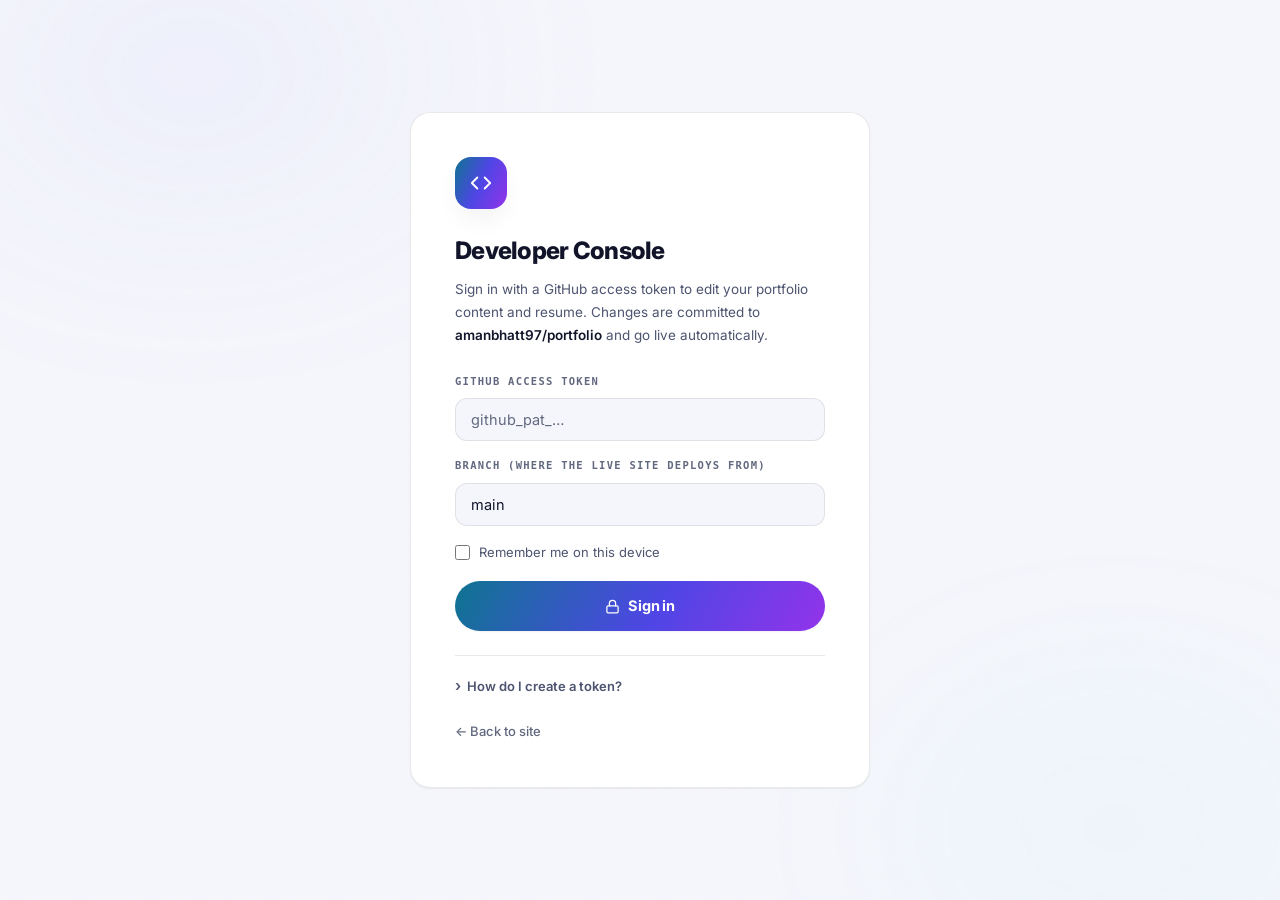
==== commit ea52b450: "feat: bilingual EN/DE site with a German Lebenslauf Adds a German version of the portfolio behind an" ====
--- a/admin.html
+++ b/admin.html
@@ -26,6 +26,7 @@
     <symbol id="i-folder" viewBox="0 0 24 24" fill="none" stroke="currentColor" stroke-width="2" stroke-linecap="round" stroke-linejoin="round"><path d="M20 20a2 2 0 0 0 2-2V8a2 2 0 0 0-2-2h-7.9a2 2 0 0 1-1.69-.9L9.6 3.9A2 2 0 0 0 7.93 3H4a2 2 0 0 0-2 2v13a2 2 0 0 0 2 2Z"/></symbol>
     <symbol id="i-send" viewBox="0 0 24 24" fill="none" stroke="currentColor" stroke-width="2" stroke-linecap="round" stroke-linejoin="round"><path d="m22 2-7 20-4-9-9-4Z"/><path d="M22 2 11 13"/></symbol>
     <symbol id="i-mail" viewBox="0 0 24 24" fill="none" stroke="currentColor" stroke-width="2" stroke-linecap="round" stroke-linejoin="round"><rect width="20" height="16" x="2" y="4" rx="2"/><path d="m22 7-8.97 5.7a1.94 1.94 0 0 1-2.06 0L2 7"/></symbol>
+    <symbol id="i-globe" viewBox="0 0 24 24" fill="none" stroke="currentColor" stroke-width="2" stroke-linecap="round" stroke-linejoin="round"><circle cx="12" cy="12" r="10"/><path d="M2 12h20"/><path d="M12 2a15.3 15.3 0 0 1 4 10 15.3 15.3 0 0 1-4 10 15.3 15.3 0 0 1-4-10 15.3 15.3 0 0 1 4-10Z"/></symbol>
     <symbol id="i-info" viewBox="0 0 24 24" fill="none" stroke="currentColor" stroke-width="2" stroke-linecap="round" stroke-linejoin="round"><circle cx="12" cy="12" r="10"/><path d="M12 16v-4"/><path d="M12 8h.01"/></symbol>
     <symbol id="i-file" viewBox="0 0 24 24" fill="none" stroke="currentColor" stroke-width="2" stroke-linecap="round" stroke-linejoin="round"><path d="M15 2H6a2 2 0 0 0-2 2v16a2 2 0 0 0 2 2h12a2 2 0 0 0 2-2V7Z"/><path d="M14 2v4a2 2 0 0 0 2 2h4"/><path d="M10 9H8"/><path d="M16 13H8"/><path d="M16 17H8"/></symbol>
     <symbol id="i-upload" viewBox="0 0 24 24" fill="none" stroke="currentColor" stroke-width="2" stroke-linecap="round" stroke-linejoin="round"><path d="M21 15v4a2 2 0 0 1-2 2H5a2 2 0 0 1-2-2v-4"/><polyline points="17 8 12 3 7 8"/><line x1="12" x2="12" y1="3" y2="15"/></symbol>
@@ -42,6 +43,10 @@
     <symbol id="i-external" viewBox="0 0 24 24" fill="none" stroke="currentColor" stroke-width="2" stroke-linecap="round" stroke-linejoin="round"><path d="M15 3h6v6"/><path d="M10 14 21 3"/><path d="M18 13v6a2 2 0 0 1-2 2H5a2 2 0 0 1-2-2V8a2 2 0 0 1 2-2h6"/></symbol>
     <symbol id="i-moon" viewBox="0 0 24 24" fill="none" stroke="currentColor" stroke-width="2" stroke-linecap="round" stroke-linejoin="round"><path d="M12 3a6 6 0 0 0 9 9 9 9 0 1 1-9-9Z"/></symbol>
     <symbol id="i-sun" viewBox="0 0 24 24" fill="none" stroke="currentColor" stroke-width="2" stroke-linecap="round" stroke-linejoin="round"><circle cx="12" cy="12" r="4"/><path d="M12 2v2"/><path d="M12 20v2"/><path d="m4.93 4.93 1.41 1.41"/><path d="m17.66 17.66 1.41 1.41"/><path d="M2 12h2"/><path d="M20 12h2"/><path d="m6.34 17.66-1.41 1.41"/><path d="m19.07 4.93-1.41 1.41"/></symbol>
+    <symbol id="i-smartphone" viewBox="0 0 24 24" fill="none" stroke="currentColor" stroke-width="2" stroke-linecap="round" stroke-linejoin="round"><rect width="14" height="20" x="5" y="2" rx="2" ry="2"/><path d="M12 18h.01"/></symbol>
+    <symbol id="i-monitor" viewBox="0 0 24 24" fill="none" stroke="currentColor" stroke-width="2" stroke-linecap="round" stroke-linejoin="round"><rect width="20" height="14" x="2" y="3" rx="2"/><line x1="8" x2="16" y1="21" y2="21"/><line x1="12" x2="12" y1="17" y2="21"/></symbol>
+    <symbol id="i-layout" viewBox="0 0 24 24" fill="none" stroke="currentColor" stroke-width="2" stroke-linecap="round" stroke-linejoin="round"><rect width="18" height="18" x="3" y="3" rx="2"/><path d="M14 3v18"/></symbol>
+    <symbol id="i-eye" viewBox="0 0 24 24" fill="none" stroke="currentColor" stroke-width="2" stroke-linecap="round" stroke-linejoin="round"><path d="M2 12s3-7 10-7 10 7 10 7-3 7-10 7-10-7-10-7Z"/><circle cx="12" cy="12" r="3"/></symbol>
   </defs>
 </svg>
 
@@ -101,6 +106,7 @@
     <div class="topbar-status" id="dirtyStatus"><span class="dot"></span><span class="txt">All changes saved</span></div>
     <div class="topbar-actions">
       <button class="t-btn" id="themeBtn" aria-label="Toggle theme"><svg class="ic" id="themeIcon"><use href="#i-moon"/></svg></button>
+      <button class="t-btn act hide-narrow" id="previewToggle" title="Toggle live preview" aria-label="Toggle live preview"><svg class="ic"><use href="#i-layout"/></svg></button>
       <a class="btn btn-out btn-sm" href="index.html" target="_blank" rel="noopener"><svg class="ic"><use href="#i-external"/></svg><span class="hide-sm"> View site</span></a>
       <button class="btn btn-fill btn-sm" id="saveBtn" disabled><svg class="ic"><use href="#i-check"/></svg> Save &amp; publish</button>
       <div class="avatar-box" id="avatarBox" title="">
@@ -121,6 +127,20 @@
     <main class="panel-wrap">
       <div class="panel" id="panel"></div>
     </main>
+    <section class="preview-wrap" id="previewWrap" aria-label="Live preview">
+      <div class="preview-head">
+        <span class="preview-title"><span class="live-dot"></span> Live preview</span>
+        <span class="preview-sec" id="previewSec"></span>
+        <div class="preview-actions">
+          <button class="t-btn" id="previewDevice" title="Switch to mobile width" aria-label="Toggle device width"><svg class="ic"><use href="#i-smartphone"/></svg></button>
+          <button class="t-btn" id="previewReload" title="Reload preview" aria-label="Reload preview"><svg class="ic"><use href="#i-refresh"/></svg></button>
+          <a class="t-btn" id="previewOpen" href="index.html" target="_blank" rel="noopener" title="Open site in a new tab" aria-label="Open in new tab"><svg class="ic"><use href="#i-external"/></svg></a>
+        </div>
+      </div>
+      <div class="preview-stage" id="previewStage">
+        <iframe id="previewFrame" class="preview-frame" title="Live preview of your site" src="index.html?preview=1&amp;lang=en" loading="lazy"></iframe>
+      </div>
+    </section>
   </div>
 </div>
 
--- a/assets/css/site.css
+++ b/assets/css/site.css
@@ -1,6 +1,7 @@
 /* ════════════════════════════════════════════════════════════════════
    Aman Bhatt · Portfolio — site styles
-   Design system: neutral surfaces, hairline borders, one gradient accent,
+   Design system: deep-space surfaces, hairline neon borders, one
+   cyan→indigo→fuchsia accent gradient, mono HUD labels, glass cards,
    a single easing curve for all motion.
    ════════════════════════════════════════════════════════════════════ */
 
@@ -15,50 +16,62 @@
   --ease:cubic-bezier(.22,1,.36,1);
   --ease-io:cubic-bezier(.65,.05,.36,1);
   --font:'Inter',-apple-system,BlinkMacSystemFont,'Segoe UI',sans-serif;
-  --r-sm:10px;--r-md:16px;--r-lg:22px;--r-xl:28px;
+  --font-d:'Space Grotesk',var(--font);
+  --font-m:'JetBrains Mono','SF Mono',ui-monospace,monospace;
+  --r-sm:10px;--r-md:16px;--r-lg:20px;--r-xl:26px;
   --nav-h:68px;
   --violet:#8b5cf6;--cyan:#22d3ee;--green:#34d399;--amber:#fbbf24;--pink:#f472b6;
 }
 [data-theme="dark"]{
   color-scheme:dark;
-  --bg:#08090c;
-  --bg-elev:#0d0e12;
-  --t1:#f4f5f7;
-  --t2:#a0a6b1;
-  --t3:#626874;
-  --line:rgba(255,255,255,.07);
-  --line2:rgba(255,255,255,.13);
-  --surf:rgba(255,255,255,.035);
-  --surf2:rgba(255,255,255,.06);
-  --acc:#a78bfa;
-  --grd:linear-gradient(115deg,#c4b5fd 0%,#818cf8 50%,#67e8f9 100%);
-  --btn-bg:#f4f5f7;--btn-fg:#0a0b0e;
-  --nav-bg:rgba(8,9,12,.72);
-  --shadow-sm:0 1px 2px rgba(0,0,0,.4);
-  --shadow-md:0 12px 32px -8px rgba(0,0,0,.5);
-  --shadow-lg:0 24px 64px -16px rgba(0,0,0,.6);
-  --glow-op:.5;
-  --logo-filter:grayscale(1) brightness(1.4) opacity(.55);
+  --bg:#05060b;
+  --bg-elev:#0b0d16;
+  --t1:#eef1fb;
+  --t2:#a3abc2;
+  --t3:#8891ad;
+  --line:rgba(140,160,255,.10);
+  --line2:rgba(140,160,255,.22);
+  --surf:rgba(140,160,255,.045);
+  --surf2:rgba(140,160,255,.08);
+  --acc:#8b9dff;
+  --acc-c:#22d3ee;
+  --grd:linear-gradient(115deg,#67e8f9 0%,#818cf8 45%,#c084fc 100%);
+  --btn-grd:linear-gradient(120deg,#22d3ee 0%,#818cf8 55%,#c084fc 100%);
+  --btn-fg:#04060d;
+  --nav-bg:rgba(5,6,11,.66);
+  --grid-c:rgba(140,160,255,.07);
+  --shadow-sm:0 1px 2px rgba(0,0,0,.45);
+  --shadow-md:0 12px 32px -8px rgba(0,0,0,.55);
+  --shadow-lg:0 24px 64px -16px rgba(0,0,0,.65);
+  --glow-line:rgba(34,211,238,.28);
+  --glow-soft:0 0 28px -4px rgba(34,211,238,.22),0 0 60px -12px rgba(129,140,248,.25);
+  --glow-op:.55;
+  --logo-filter:grayscale(1) brightness(1.5) opacity(.55);
 }
 [data-theme="light"]{
   color-scheme:light;
-  --bg:#fafafa;
+  --bg:#f6f7fc;
   --bg-elev:#ffffff;
-  --t1:#17181c;
-  --t2:#52575f;
-  --t3:#9b9fa8;
-  --line:rgba(23,24,28,.09);
-  --line2:rgba(23,24,28,.16);
+  --t1:#12152a;
+  --t2:#4d5470;
+  --t3:#62687f;
+  --line:rgba(18,21,42,.09);
+  --line2:rgba(18,21,42,.17);
   --surf:#ffffff;
-  --surf2:rgba(23,24,28,.04);
-  --acc:#7c3aed;
-  --grd:linear-gradient(115deg,#7c3aed 0%,#4f46e5 50%,#0891b2 100%);
-  --btn-bg:#17181c;--btn-fg:#ffffff;
-  --nav-bg:rgba(250,250,250,.78);
-  --shadow-sm:0 1px 2px rgba(23,24,28,.06);
-  --shadow-md:0 12px 32px -12px rgba(23,24,28,.14);
-  --shadow-lg:0 24px 64px -24px rgba(23,24,28,.18);
-  --glow-op:.32;
+  --surf2:rgba(80,90,180,.055);
+  --acc:#4f46e5;
+  --acc-c:#0e7490;
+  --grd:linear-gradient(115deg,#0e7490 0%,#4f46e5 50%,#9333ea 100%);
+  --btn-grd:linear-gradient(120deg,#0e7490 0%,#4f46e5 55%,#9333ea 100%);
+  --btn-fg:#ffffff;
+  --nav-bg:rgba(246,247,252,.74);
+  --grid-c:rgba(18,21,42,.05);
+  --shadow-sm:0 1px 2px rgba(18,21,42,.06);
+  --shadow-md:0 12px 32px -12px rgba(18,21,42,.14);
+  --shadow-lg:0 24px 64px -24px rgba(18,21,42,.18);
+  --glow-line:rgba(79,70,229,.30);
+  --glow-soft:0 10px 34px -10px rgba(79,70,229,.22);
+  --glow-op:.34;
   --logo-filter:grayscale(1) opacity(.55);
 }
 
@@ -76,16 +89,17 @@
   -webkit-tap-highlight-color:transparent;
   transition:background .45s var(--ease),color .45s var(--ease);
 }
-::selection{background:rgba(139,92,246,.28)}
+::selection{background:rgba(34,211,238,.3)}
+[data-theme="light"] ::selection{background:rgba(79,70,229,.22)}
 ::-webkit-scrollbar{width:10px}
 ::-webkit-scrollbar-track{background:transparent}
 ::-webkit-scrollbar-thumb{background:var(--line2);border-radius:8px;border:3px solid var(--bg)}
-::-webkit-scrollbar-thumb:hover{background:var(--t3)}
-:focus-visible{outline:2px solid var(--acc);outline-offset:3px;border-radius:4px}
+::-webkit-scrollbar-thumb:hover{background:var(--acc)}
+:focus-visible{outline:2px solid var(--acc-c);outline-offset:3px;border-radius:4px}
 
 .skip-link{
   position:fixed;top:10px;left:10px;z-index:999;
-  padding:10px 18px;border-radius:10px;background:var(--btn-bg);color:var(--btn-fg);
+  padding:10px 18px;border-radius:10px;background:var(--btn-grd);color:var(--btn-fg);
   font-size:13px;font-weight:600;transform:translateY(-200%);transition:transform .3s var(--ease);
 }
 .skip-link:focus{transform:none}
@@ -95,68 +109,108 @@
 
 /* ── Atmosphere (fixed, behind everything) ──────────────────────────── */
 .atmosphere{position:fixed;inset:0;z-index:0;pointer-events:none;overflow:hidden}
+#stars{position:absolute;inset:0;width:100%;height:100%}
 .glow{position:absolute;border-radius:50%;filter:blur(110px);opacity:var(--glow-op);will-change:transform}
-.glow-1{width:56vw;height:46vh;left:-12%;top:-14%;background:radial-gradient(ellipse,rgba(139,92,246,.32),transparent 65%);animation:drift1 26s var(--ease-io) infinite}
-.glow-2{width:48vw;height:42vh;right:-10%;bottom:-12%;background:radial-gradient(ellipse,rgba(34,211,238,.2),transparent 65%);animation:drift2 32s var(--ease-io) infinite}
+.glow-1{width:58vw;height:48vh;left:-14%;top:-16%;background:radial-gradient(ellipse,rgba(129,140,248,.34),transparent 65%);animation:drift1 26s var(--ease-io) infinite}
+.glow-2{width:50vw;height:44vh;right:-12%;bottom:-14%;background:radial-gradient(ellipse,rgba(34,211,238,.22),transparent 65%);animation:drift2 32s var(--ease-io) infinite}
 @keyframes drift1{0%,100%{transform:translate(0,0)}50%{transform:translate(4vw,3vh)}}
 @keyframes drift2{0%,100%{transform:translate(0,0)}50%{transform:translate(-4vw,-4vh)}}
+.grid-overlay{
+  position:absolute;inset:0;
+  background-image:
+    linear-gradient(var(--grid-c) 1px,transparent 1px),
+    linear-gradient(90deg,var(--grid-c) 1px,transparent 1px);
+  background-size:56px 56px;
+  -webkit-mask-image:radial-gradient(ellipse 95% 70% at 50% 0%,#000 0%,transparent 74%);
+  mask-image:radial-gradient(ellipse 95% 70% at 50% 0%,#000 0%,transparent 74%);
+}
 .grain{
   position:fixed;inset:0;z-index:1;pointer-events:none;opacity:.05;
   background-image:url("data:image/svg+xml,%3Csvg viewBox='0 0 256 256' xmlns='http://www.w3.org/2000/svg'%3E%3Cfilter id='n'%3E%3CfeTurbulence type='fractalNoise' baseFrequency='0.85' numOctaves='3' stitchTiles='stitch'/%3E%3C/filter%3E%3Crect width='100%25' height='100%25' filter='url(%23n)'/%3E%3C/svg%3E");
   background-size:256px 256px;
 }
-[data-theme="light"] .grain{opacity:.035}
+[data-theme="light"] .grain{opacity:.03}
+
+/* Cursor aura (follows the pointer; mounted by JS on fine pointers) */
+.cursor-glow{
+  position:fixed;left:0;top:0;z-index:2;
+  width:560px;height:560px;margin:-280px 0 0 -280px;border-radius:50%;
+  pointer-events:none;opacity:0;transition:opacity .8s var(--ease);
+  background:radial-gradient(circle,rgba(129,140,248,.11),rgba(34,211,238,.05) 42%,transparent 66%);
+  will-change:transform;
+}
+.cursor-glow.on{opacity:1}
+[data-theme="light"] .cursor-glow{background:radial-gradient(circle,rgba(79,70,229,.07),transparent 62%)}
 
 /* ── Scroll progress ────────────────────────────────────────────────── */
 #pbar{
   position:fixed;top:0;left:0;right:0;height:2px;z-index:500;
   background:var(--grd);transform:scaleX(0);transform-origin:left;
+  box-shadow:0 0 12px var(--glow-line);
 }
 
 /* ── Nav ────────────────────────────────────────────────────────────── */
-nav{
+.site-nav{
   position:fixed;top:0;left:0;right:0;z-index:300;height:var(--nav-h);
   display:flex;align-items:center;
   background:transparent;border-bottom:1px solid transparent;
   transition:background .4s var(--ease),border-color .4s var(--ease),transform .45s var(--ease);
 }
-nav.scrolled{
+.site-nav.scrolled{
   background:var(--nav-bg);
   backdrop-filter:blur(20px) saturate(170%);
   -webkit-backdrop-filter:blur(20px) saturate(170%);
   border-bottom-color:var(--line);
 }
-nav.hidden{transform:translateY(-100%)}
+.site-nav.hidden{transform:translateY(-100%)}
 .nav-inner{
   width:100%;max-width:1140px;margin:0 auto;padding:0 clamp(20px,4vw,48px);
   display:flex;align-items:center;justify-content:space-between;gap:16px;
 }
-.nav-logo{font-weight:800;font-size:17px;letter-spacing:-.04em;white-space:nowrap}
+.nav-logo{font-family:var(--font-d);font-weight:700;font-size:17.5px;letter-spacing:-.03em;white-space:nowrap}
 .nav-logo span{background:var(--grd);-webkit-background-clip:text;background-clip:text;-webkit-text-fill-color:transparent}
 .nav-links{display:flex;gap:4px}
 .nav-links a{
   font-size:13.5px;font-weight:500;color:var(--t2);
   padding:7px 13px;border-radius:99px;
-  transition:color .2s var(--ease),background .2s var(--ease);
+  transition:color .2s var(--ease),background .2s var(--ease),text-shadow .2s;
 }
 .nav-links a:hover{color:var(--t1)}
-.nav-links a.act{color:var(--t1);background:var(--surf2)}
+.nav-links a.act{color:var(--t1);background:var(--surf2);box-shadow:inset 0 0 0 1px var(--line)}
 .nav-right{display:flex;align-items:center;gap:10px}
 .t-btn{
   width:36px;height:36px;border-radius:99px;
   border:1px solid var(--line);background:var(--surf);
   color:var(--t2);font-size:14px;
   display:flex;align-items:center;justify-content:center;
-  transition:color .2s var(--ease),border-color .2s var(--ease),transform .2s var(--ease);
-}
-.t-btn:hover{color:var(--t1);border-color:var(--line2);transform:rotate(12deg)}
+  transition:color .2s var(--ease),border-color .2s var(--ease),transform .2s var(--ease),box-shadow .25s var(--ease);
+}
+.t-btn:hover{color:var(--acc-c);border-color:var(--line2);transform:rotate(12deg);box-shadow:0 0 14px -4px var(--glow-line)}
 .t-btn:active{transform:scale(.92)}
+/* Language switch (EN / DE) */
+.lang-switch{
+  display:flex;align-items:center;gap:2px;
+  padding:3px 3px 3px 9px;border-radius:99px;
+  border:1px solid var(--line);background:var(--surf);
+}
+.lang-switch .lang-ic{font-size:13px;color:var(--t3,var(--t2));margin-right:3px;flex:none}
+.lang-switch button{
+  padding:5px 9px;border-radius:99px;background:none;border:0;
+  font-family:inherit;font-size:11.5px;font-weight:700;letter-spacing:.04em;
+  color:var(--t2);cursor:pointer;
+  transition:color .2s var(--ease),background .2s var(--ease);
+}
+.lang-switch button:hover{color:var(--t1)}
+.lang-switch button.on{
+  color:var(--btn-fg);background:var(--btn-grd);
+  box-shadow:0 0 14px -6px var(--glow-line);
+}
 .nav-cta{
-  padding:9px 19px;border-radius:99px;background:var(--btn-bg);color:var(--btn-fg);
-  font-size:13.5px;font-weight:600;
-  transition:transform .25s var(--ease),box-shadow .25s var(--ease),opacity .2s;
-}
-.nav-cta:hover{transform:translateY(-1px);box-shadow:var(--shadow-md)}
+  padding:9px 19px;border-radius:99px;background:var(--btn-grd);color:var(--btn-fg);
+  font-size:13.5px;font-weight:700;
+  transition:transform .25s var(--ease),box-shadow .25s var(--ease),filter .25s;
+}
+.nav-cta:hover{transform:translateY(-1px);box-shadow:var(--glow-soft);filter:brightness(1.08)}
 .nav-cta:active{transform:scale(.97)}
 .hbg{display:none;flex-direction:column;justify-content:center;gap:5px;width:40px;height:40px;align-items:center}
 .hbg span{display:block;width:18px;height:1.6px;background:var(--t1);border-radius:2px;transition:transform .35s var(--ease),opacity .25s}
@@ -181,72 +235,103 @@
 .mob-drop a:hover{color:var(--t1);background:var(--surf2)}
 .mob-drop .mob-cta{
   margin-top:10px;padding:14px;border-radius:14px;text-align:center;
-  background:var(--btn-bg);color:var(--btn-fg);font-weight:600;font-size:14.5px;
+  background:var(--btn-grd);color:var(--btn-fg);font-weight:700;font-size:14.5px;
   display:flex;align-items:center;justify-content:center;gap:8px;
 }
+.mob-lang{display:flex;gap:8px;margin-top:12px}
+.mob-lang button{
+  flex:1;padding:12px;border-radius:12px;
+  border:1px solid var(--line);background:var(--surf);
+  font-family:inherit;font-size:14px;font-weight:700;letter-spacing:.04em;
+  color:var(--t2);cursor:pointer;
+  transition:color .2s var(--ease),background .2s var(--ease),border-color .2s var(--ease);
+}
+.mob-lang button.on{color:var(--btn-fg);background:var(--btn-grd);border-color:transparent}
 
 /* ── Layout & typography ────────────────────────────────────────────── */
-main{position:relative;z-index:10}
+main{position:relative;z-index:10;counter-reset:sect}
 .wrap{max-width:1140px;margin:0 auto;padding:0 clamp(20px,4vw,48px)}
 .sect{padding:clamp(88px,10vw,140px) 0;position:relative}
 .sect+.sect{border-top:1px solid var(--line)}
+.sect:has(.sect-lbl){counter-increment:sect}
 .sect-lbl{
-  display:flex;align-items:center;gap:10px;margin-bottom:18px;
-  font-size:12px;font-weight:600;letter-spacing:.14em;text-transform:uppercase;color:var(--t3);
-}
-.sect-lbl::before{content:'';width:22px;height:2px;border-radius:2px;background:var(--grd)}
+  display:flex;align-items:center;gap:12px;margin-bottom:18px;
+  font-family:var(--font-m);font-size:11px;font-weight:500;
+  letter-spacing:.22em;text-transform:uppercase;color:var(--t3);
+}
+.sect-lbl::before{content:"0" counter(sect);font-weight:600;letter-spacing:.06em;color:var(--acc-c)}
+.sect-lbl::after{content:'';flex:0 0 36px;height:1px;background:linear-gradient(90deg,var(--line2),transparent)}
 .h2{
-  font-size:clamp(30px,4vw,46px);font-weight:800;
-  letter-spacing:-.035em;line-height:1.08;margin-bottom:14px;
+  font-family:var(--font-d);font-size:clamp(30px,4vw,46px);font-weight:700;
+  letter-spacing:-.03em;line-height:1.08;margin-bottom:14px;
   text-wrap:balance;
 }
 .sect-sub{color:var(--t2);font-size:clamp(15px,1.6vw,17px);max-width:560px}
 .grd-txt{
-  background:var(--grd);-webkit-background-clip:text;background-clip:text;-webkit-text-fill-color:transparent;
-}
+  background:var(--grd);background-size:170% 170%;
+  -webkit-background-clip:text;background-clip:text;-webkit-text-fill-color:transparent;
+  animation:grdShift 9s var(--ease-io) infinite;
+}
+@keyframes grdShift{0%,100%{background-position:0% 40%}50%{background-position:100% 60%}}
+[data-theme="dark"] .grd-txt{filter:drop-shadow(0 0 20px rgba(129,140,248,.3))}
 
 /* Buttons */
 .btn{
   display:inline-flex;align-items:center;justify-content:center;gap:8px;
   padding:13px 26px;border-radius:99px;font-size:14.5px;font-weight:600;
   min-height:46px;letter-spacing:-.01em;white-space:nowrap;
-  transition:transform .25s var(--ease),box-shadow .25s var(--ease),background .2s,border-color .2s,color .2s;
+  transition:transform .25s var(--ease),box-shadow .25s var(--ease),background .2s,border-color .2s,color .2s,filter .25s;
 }
 .btn:active{transform:scale(.97)}
 .btn .ic{font-size:15px}
-.btn-fill{background:var(--btn-bg);color:var(--btn-fg);box-shadow:var(--shadow-sm)}
-.btn-fill:hover{transform:translateY(-2px);box-shadow:var(--shadow-md)}
+.btn-fill{background:var(--btn-grd);color:var(--btn-fg);font-weight:700;box-shadow:var(--shadow-sm)}
+.btn-fill:hover{transform:translateY(-2px);box-shadow:var(--glow-soft);filter:brightness(1.08)}
 .btn-out{background:var(--surf);color:var(--t1);border:1px solid var(--line2)}
-.btn-out:hover{transform:translateY(-2px);border-color:var(--t3);box-shadow:var(--shadow-sm)}
+.btn-out:hover{transform:translateY(-2px);border-color:var(--glow-line);color:var(--acc-c);box-shadow:0 0 20px -6px var(--glow-line)}
 
 /* Chips */
 .chip{
   display:inline-flex;align-items:center;gap:5px;
-  padding:5px 12px;border-radius:99px;font-size:12px;font-weight:500;
+  padding:5px 12px;border-radius:99px;
+  font-family:var(--font-m);font-size:11px;font-weight:500;letter-spacing:.02em;
   background:var(--surf2);border:1px solid var(--line);color:var(--t2);
   transition:color .2s,border-color .2s;
 }
-.chip:hover{color:var(--t1);border-color:var(--line2)}
-.chip .ic{font-size:11px;color:var(--acc)}
+.chip:hover{color:var(--t1);border-color:var(--glow-line)}
+.chip .ic{font-size:11px;color:var(--acc-c)}
 
 /* Cards */
 .card{
   background:var(--surf);border:1px solid var(--line);border-radius:var(--r-lg);
-  box-shadow:var(--shadow-sm);
+  box-shadow:var(--shadow-sm);position:relative;
   transition:transform .35s var(--ease),border-color .35s var(--ease),box-shadow .35s var(--ease);
 }
-.card:hover{border-color:var(--line2);box-shadow:var(--shadow-md)}
+.card::after{
+  content:'';position:absolute;top:0;left:8%;right:8%;height:1px;pointer-events:none;
+  background:linear-gradient(90deg,transparent,rgba(140,160,255,.28),transparent);
+  opacity:.7;
+}
+[data-theme="light"] .card::after{display:none}
+.card:hover{border-color:var(--line2);box-shadow:var(--shadow-md),0 0 32px -10px var(--glow-line)}
 
 /* Spotlight (cursor-following radial light on cards) */
 .spot{--mx:50%;--my:50%;position:relative;overflow:hidden}
 .spot::before{
   content:'';position:absolute;inset:0;z-index:0;border-radius:inherit;pointer-events:none;
-  background:radial-gradient(480px circle at var(--mx) var(--my),rgba(139,92,246,.09),transparent 55%);
+  background:radial-gradient(480px circle at var(--mx) var(--my),rgba(34,211,238,.08),transparent 55%);
   opacity:0;transition:opacity .45s var(--ease);
 }
-[data-theme="light"] .spot::before{background:radial-gradient(480px circle at var(--mx) var(--my),rgba(124,58,237,.06),transparent 55%)}
+[data-theme="light"] .spot::before{background:radial-gradient(480px circle at var(--mx) var(--my),rgba(79,70,229,.06),transparent 55%)}
 .spot:hover::before{opacity:1}
 .spot>*{position:relative;z-index:1}
+
+/* HUD corner brackets (decorative) */
+.hud-corners{position:absolute;inset:-13px;pointer-events:none;z-index:2}
+.hud-corners i{position:absolute;width:16px;height:16px;border:1.5px solid var(--acc-c);opacity:.65}
+.hud-corners i:nth-child(1){top:0;left:0;border-right:0;border-bottom:0;border-top-left-radius:4px}
+.hud-corners i:nth-child(2){top:0;right:0;border-left:0;border-bottom:0;border-top-right-radius:4px}
+.hud-corners i:nth-child(3){bottom:0;left:0;border-right:0;border-top:0;border-bottom-left-radius:4px}
+.hud-corners i:nth-child(4){bottom:0;right:0;border-left:0;border-top:0;border-bottom-right-radius:4px}
 
 /* Reveal-on-scroll (classes are applied by JS; without JS nothing hides) */
 .reveal{opacity:0;transform:translateY(26px);filter:blur(6px);
@@ -271,9 +356,10 @@
   display:inline-flex;align-items:center;gap:9px;margin-bottom:28px;
   padding:8px 16px;border-radius:99px;
   background:var(--surf);border:1px solid var(--line);
-  font-size:12.5px;font-weight:500;color:var(--t2);box-shadow:var(--shadow-sm);
-}
-.avail-dot{width:7px;height:7px;border-radius:50%;background:var(--green);flex-shrink:0;position:relative}
+  font-family:var(--font-m);font-size:11px;font-weight:500;letter-spacing:.02em;
+  color:var(--t2);box-shadow:var(--shadow-sm);
+}
+.avail-dot{width:7px;height:7px;border-radius:50%;background:var(--green);flex-shrink:0;position:relative;box-shadow:0 0 8px rgba(52,211,153,.8)}
 .avail-dot::after{
   content:'';position:absolute;inset:-4px;border-radius:50%;
   border:1.5px solid var(--green);opacity:0;
@@ -281,31 +367,33 @@
 }
 @keyframes ping{0%{transform:scale(.4);opacity:.9}70%,100%{transform:scale(1.3);opacity:0}}
 .hero h1{
-  font-size:clamp(56px,8.5vw,104px);font-weight:800;
-  line-height:.96;letter-spacing:-.05em;margin-bottom:22px;
+  font-family:var(--font-d);font-size:clamp(56px,8.5vw,104px);font-weight:700;
+  line-height:.96;letter-spacing:-.04em;margin-bottom:22px;
 }
 .hero-role{
-  font-size:clamp(18px,2.3vw,23px);font-weight:500;color:var(--t2);
-  letter-spacing:-.02em;min-height:1.55em;margin-bottom:22px;
-}
+  font-family:var(--font-m);font-size:clamp(15px,1.9vw,19px);font-weight:500;color:var(--t2);
+  letter-spacing:-.01em;min-height:1.6em;margin-bottom:22px;
+}
+.hero-role::before{content:'> ';color:var(--acc-c);font-weight:600}
 .cursor{
-  display:inline-block;width:2px;height:.9em;background:var(--acc);
-  margin-left:3px;vertical-align:-.1em;border-radius:2px;
+  display:inline-block;width:.55em;height:1.05em;background:var(--acc-c);
+  margin-left:4px;vertical-align:-.16em;border-radius:2px;opacity:.85;
+  box-shadow:0 0 10px var(--glow-line);
   animation:blink 1.1s step-end infinite;
 }
-@keyframes blink{0%,100%{opacity:1}50%{opacity:0}}
+@keyframes blink{0%,100%{opacity:.85}50%{opacity:0}}
 .hero-bio{
   font-size:clamp(15px,1.6vw,16.5px);color:var(--t2);line-height:1.8;
   max-width:540px;margin-bottom:38px;
 }
 .hero-stats{display:flex;gap:clamp(26px,3.5vw,44px);margin-bottom:40px;flex-wrap:wrap}
 .hst{position:relative;padding-left:18px}
-.hst::before{content:'';position:absolute;left:0;top:3px;bottom:3px;width:2px;border-radius:2px;background:var(--grd)}
+.hst::before{content:'';position:absolute;left:0;top:3px;bottom:3px;width:2px;border-radius:2px;background:var(--grd);box-shadow:0 0 10px var(--glow-line)}
 .hst-n{
-  font-weight:800;font-size:clamp(24px,3vw,34px);line-height:1.05;letter-spacing:-.03em;
+  font-family:var(--font-d);font-weight:700;font-size:clamp(24px,3vw,34px);line-height:1.05;letter-spacing:-.02em;
   margin-bottom:4px;font-variant-numeric:tabular-nums;
 }
-.hst-l{font-size:12px;color:var(--t3);font-weight:500;letter-spacing:.02em}
+.hst-l{font-family:var(--font-m);font-size:10.5px;color:var(--t3);font-weight:500;letter-spacing:.08em;text-transform:uppercase}
 .hero-btns{display:flex;flex-wrap:wrap;gap:12px;margin-bottom:34px}
 .hero-socs{display:flex;gap:10px}
 .soc{
@@ -315,7 +403,7 @@
   color:var(--t2);font-size:16px;
   transition:color .25s var(--ease),border-color .25s var(--ease),transform .25s var(--ease),box-shadow .25s var(--ease);
 }
-.soc:hover{color:var(--t1);border-color:var(--line2);transform:translateY(-3px);box-shadow:var(--shadow-sm)}
+.soc:hover{color:var(--acc-c);border-color:var(--glow-line);transform:translateY(-3px);box-shadow:0 0 18px -5px var(--glow-line)}
 
 /* Hero photo */
 .hero-photo{position:relative;display:flex;justify-content:center;perspective:1200px}
@@ -328,29 +416,46 @@
 @keyframes breathe{0%,100%{opacity:.5;transform:scale(1)}50%{opacity:.32;transform:scale(.97)}}
 [data-theme="light"] .photo-glow{animation:none}
 .photo-tilt{position:relative;z-index:1;will-change:transform}
+@property --ba{syntax:'<angle>';initial-value:0deg;inherits:false}
 .photo-frame{
+  --ba:0deg;
   position:relative;border-radius:var(--r-xl);overflow:hidden;
-  background:var(--bg-elev);
-  box-shadow:0 0 0 1px var(--line2),var(--shadow-lg);
-}
+  border:1px solid transparent;
+  background:
+    linear-gradient(var(--bg-elev),var(--bg-elev)) padding-box,
+    conic-gradient(from var(--ba),
+      rgba(103,232,249,0) 0deg,rgba(103,232,249,.9) 40deg,rgba(129,140,248,.45) 110deg,
+      rgba(129,140,248,.12) 180deg,rgba(192,132,252,.7) 250deg,rgba(103,232,249,0) 320deg) border-box;
+  box-shadow:var(--shadow-lg);
+  animation:borderSpin 8s linear infinite;
+}
+@keyframes borderSpin{from{--ba:0deg}to{--ba:360deg}}
 .photo-frame img{
   width:clamp(280px,30vw,400px);height:clamp(360px,42vw,480px);
   object-fit:cover;object-position:center top;
 }
+.photo-scan{
+  position:absolute;left:0;right:0;height:34%;top:-40%;pointer-events:none;
+  background:linear-gradient(to bottom,transparent,rgba(103,232,249,.07) 42%,rgba(103,232,249,.28) 50%,rgba(103,232,249,.07) 58%,transparent);
+  mix-blend-mode:screen;
+  animation:scan 6s var(--ease-io) infinite;
+}
+[data-theme="light"] .photo-scan{opacity:.5}
+@keyframes scan{0%,12%{top:-40%}62%,100%{top:120%}}
 .photo-fade{
   position:absolute;left:0;right:0;bottom:0;height:45%;pointer-events:none;
-  background:linear-gradient(to top,rgba(8,9,12,.85),transparent);
-}
-[data-theme="light"] .photo-fade{background:linear-gradient(to top,rgba(23,24,28,.55),transparent)}
+  background:linear-gradient(to top,rgba(5,6,11,.85),transparent);
+}
+[data-theme="light"] .photo-fade{background:linear-gradient(to top,rgba(18,21,42,.55),transparent)}
 .photo-stats{position:absolute;left:12px;right:12px;bottom:12px;display:flex;gap:8px}
 .pst{
   flex:1;padding:11px 8px;border-radius:14px;text-align:center;
-  background:rgba(13,14,18,.6);
+  background:rgba(8,10,18,.78);
   backdrop-filter:blur(16px);-webkit-backdrop-filter:blur(16px);
-  border:1px solid rgba(255,255,255,.12);
-}
-.pst-v{font-weight:800;font-size:16.5px;line-height:1;letter-spacing:-.02em;color:#fff;margin-bottom:4px}
-.pst-l{font-size:9.5px;font-weight:600;letter-spacing:.1em;text-transform:uppercase;color:rgba(255,255,255,.55)}
+  border:1px solid rgba(140,160,255,.22);
+}
+.pst-v{font-family:var(--font-d);font-weight:700;font-size:16.5px;line-height:1;letter-spacing:-.01em;color:#fff;margin-bottom:4px}
+.pst-l{font-family:var(--font-m);font-size:8.5px;font-weight:500;letter-spacing:.12em;text-transform:uppercase;color:rgba(220,230,255,.78)}
 
 /* ── About ──────────────────────────────────────────────────────────── */
 .about-grid{display:grid;grid-template-columns:.9fr 1.1fr;gap:clamp(44px,6vw,88px);align-items:center}
@@ -363,9 +468,9 @@
 .about-img-strip{
   position:absolute;left:0;right:0;bottom:0;padding:28px 16px 16px;
   display:flex;gap:8px;flex-wrap:wrap;pointer-events:none;
-  background:linear-gradient(to top,rgba(8,9,12,.8),transparent);
-}
-.about-img-strip .chip{background:rgba(13,14,18,.6);border-color:rgba(255,255,255,.14);color:#fff;backdrop-filter:blur(12px)}
+  background:linear-gradient(to top,rgba(5,6,11,.8),transparent);
+}
+.about-img-strip .chip{background:rgba(8,10,18,.6);border-color:rgba(140,160,255,.25);color:#fff;backdrop-filter:blur(12px)}
 .about-txt p{color:var(--t2);font-size:15.5px;line-height:1.85;margin-bottom:16px}
 .about-chips{display:flex;flex-wrap:wrap;gap:8px;margin:24px 0 32px}
 .about-btns{display:flex;flex-wrap:wrap;gap:12px}
@@ -380,22 +485,26 @@
   display:flex;align-items:center;justify-content:center;font-size:18px;
   border:1px solid var(--line);
 }
-.sk-ico.violet{color:var(--violet);background:rgba(139,92,246,.09)}
-.sk-ico.cyan{color:var(--cyan);background:rgba(34,211,238,.09)}
-.sk-ico.green{color:var(--green);background:rgba(52,211,153,.09)}
-.sk-ico.amber{color:var(--amber);background:rgba(251,191,36,.09)}
-.sk-ico.pink{color:var(--pink);background:rgba(244,114,182,.09)}
+.sk-ico.violet{color:#a78bfa;background:rgba(139,92,246,.1);box-shadow:0 0 18px -6px rgba(139,92,246,.5)}
+.sk-ico.cyan{color:var(--cyan);background:rgba(34,211,238,.09);box-shadow:0 0 18px -6px rgba(34,211,238,.5)}
+.sk-ico.green{color:var(--green);background:rgba(52,211,153,.09);box-shadow:0 0 18px -6px rgba(52,211,153,.5)}
+.sk-ico.amber{color:var(--amber);background:rgba(251,191,36,.09);box-shadow:0 0 18px -6px rgba(251,191,36,.5)}
+.sk-ico.pink{color:var(--pink);background:rgba(244,114,182,.09);box-shadow:0 0 18px -6px rgba(244,114,182,.5)}
+[data-theme="light"] .sk-ico{box-shadow:none}
+[data-theme="light"] .sk-ico.violet{color:#7c3aed}
 [data-theme="light"] .sk-ico.cyan{color:#0891b2}
 [data-theme="light"] .sk-ico.green{color:#059669}
 [data-theme="light"] .sk-ico.amber{color:#d97706}
-.sk-title{font-weight:700;font-size:16.5px;letter-spacing:-.02em}
+[data-theme="light"] .sk-ico.pink{color:#db2777}
+.sk-title{font-family:var(--font-d);font-weight:600;font-size:16.5px;letter-spacing:-.01em}
 .sk-pills{display:flex;flex-wrap:wrap;gap:7px}
 .sk-pill{
-  display:inline-flex;padding:6px 13px;border-radius:99px;font-size:12.5px;font-weight:500;
+  display:inline-flex;padding:6px 12px;border-radius:99px;
+  font-family:var(--font-m);font-size:11.5px;font-weight:500;letter-spacing:.01em;
   background:var(--surf2);border:1px solid var(--line);color:var(--t2);cursor:default;
-  transition:color .2s,border-color .2s,transform .2s var(--ease);
-}
-.sk-pill:hover{color:var(--t1);border-color:var(--line2);transform:translateY(-1px)}
+  transition:color .2s,border-color .2s,transform .2s var(--ease),box-shadow .25s var(--ease);
+}
+.sk-pill:hover{color:var(--acc-c);border-color:var(--glow-line);transform:translateY(-1px);box-shadow:0 0 12px -4px var(--glow-line)}
 
 /* Logo marquee */
 .marquee{
@@ -410,19 +519,20 @@
   display:flex;flex-direction:column;align-items:center;gap:9px;
   padding:18px 14px;border-radius:var(--r-md);width:96px;flex-shrink:0;
   background:var(--surf);border:1px solid var(--line);
-  transition:border-color .3s var(--ease),transform .3s var(--ease);
-}
-.logo-item:hover{border-color:var(--line2);transform:translateY(-4px)}
+  transition:border-color .3s var(--ease),transform .3s var(--ease),box-shadow .3s var(--ease);
+}
+.logo-item:hover{border-color:var(--glow-line);transform:translateY(-4px);box-shadow:0 0 18px -6px var(--glow-line)}
 .logo-item img{width:32px;height:32px;object-fit:contain;filter:var(--logo-filter);transition:filter .3s var(--ease)}
 .logo-item:hover img{filter:none}
-.logo-item span{font-size:10.5px;font-weight:500;color:var(--t3);text-align:center;line-height:1.3}
+.logo-item span{font-family:var(--font-m);font-size:10px;font-weight:500;color:var(--t3);text-align:center;line-height:1.3}
 
 /* ── Experience ─────────────────────────────────────────────────────── */
 .exp-head{margin-bottom:60px}
 .timeline{position:relative;padding-left:clamp(30px,4vw,46px);max-width:860px}
 .timeline::before{
   content:'';position:absolute;left:7px;top:10px;bottom:10px;width:1px;
-  background:linear-gradient(to bottom,var(--line2),var(--line) 70%,transparent);
+  background:linear-gradient(to bottom,var(--acc-c),var(--acc) 45%,var(--line) 80%,transparent);
+  opacity:.5;
 }
 .ti{position:relative;margin-bottom:22px}
 .ti:last-child{margin-bottom:0}
@@ -432,23 +542,24 @@
   background:var(--t3);border:2.5px solid var(--bg);
   box-shadow:0 0 0 1px var(--line2);
 }
-.ti.current .ti-dot{background:var(--acc);box-shadow:0 0 0 4px rgba(139,92,246,.15)}
-.ti.edu .ti-dot{background:var(--cyan)}
+.ti.current .ti-dot{background:var(--acc-c);box-shadow:0 0 0 4px rgba(34,211,238,.16),0 0 14px rgba(34,211,238,.6)}
+[data-theme="light"] .ti.current .ti-dot{box-shadow:0 0 0 4px rgba(14,116,144,.15)}
+.ti.edu .ti-dot{background:var(--violet)}
 .ti-card{padding:clamp(24px,3vw,32px)}
 .ti-top{display:flex;justify-content:space-between;align-items:flex-start;gap:14px;margin-bottom:8px;flex-wrap:wrap}
-.ti-role{font-weight:700;font-size:17.5px;letter-spacing:-.02em;margin-bottom:4px}
+.ti-role{font-family:var(--font-d);font-weight:600;font-size:17.5px;letter-spacing:-.01em;margin-bottom:4px}
 .ti-co{font-size:13.5px;font-weight:600;color:var(--acc)}
-.ti.edu .ti-co{color:var(--cyan)}
-[data-theme="light"] .ti.edu .ti-co{color:#0891b2}
+.ti.edu .ti-co{color:#a78bfa}
+[data-theme="light"] .ti.edu .ti-co{color:#7c3aed}
 .ti-date{
-  font-size:12px;font-weight:500;color:var(--t3);font-variant-numeric:tabular-nums;
+  font-family:var(--font-m);font-size:11px;font-weight:500;color:var(--t3);font-variant-numeric:tabular-nums;
   padding:5px 12px;border-radius:99px;background:var(--surf2);border:1px solid var(--line);
   white-space:nowrap;flex-shrink:0;
 }
-.ti-loc{display:inline-flex;align-items:center;gap:6px;font-size:12.5px;color:var(--t3);margin-bottom:14px}
+.ti-loc{display:inline-flex;align-items:center;gap:6px;font-family:var(--font-m);font-size:11.5px;color:var(--t3);margin-bottom:14px}
 .ti-body{color:var(--t2);font-size:14.5px;line-height:1.8;margin-bottom:16px}
 .ti-body ul{padding-left:18px;display:flex;flex-direction:column;gap:8px;list-style:disc}
-.ti-body li::marker{color:var(--t3)}
+.ti-body li::marker{color:var(--acc-c)}
 .ti-tags{display:flex;flex-wrap:wrap;gap:7px}
 
 /* ── Projects ───────────────────────────────────────────────────────── */
@@ -464,14 +575,14 @@
 .proj-card:hover .proj-media img{transform:scale(1.06)}
 .proj-veil{
   position:absolute;inset:0;display:flex;align-items:flex-end;padding:14px;
-  background:linear-gradient(to top,rgba(8,9,12,.75) 0%,transparent 55%);
+  background:linear-gradient(to top,rgba(5,6,11,.75) 0%,transparent 55%);
   opacity:0;transition:opacity .4s var(--ease);
 }
 .proj-card:hover .proj-veil{opacity:1}
 .proj-open{
   display:inline-flex;align-items:center;gap:7px;
   padding:9px 16px;border-radius:99px;
-  background:rgba(255,255,255,.92);color:#0a0b0e;font-size:12.5px;font-weight:600;
+  background:rgba(255,255,255,.94);color:#0a0b0e;font-size:12.5px;font-weight:600;
   transform:translateY(8px);transition:transform .4s var(--ease);
   backdrop-filter:blur(8px);
 }
@@ -479,33 +590,42 @@
 .proj-body{padding:18px 20px 20px}
 .proj-title{
   display:flex;align-items:center;justify-content:space-between;gap:10px;
-  font-weight:700;font-size:15.5px;letter-spacing:-.02em;margin-bottom:7px;
+  font-family:var(--font-d);font-weight:600;font-size:15.5px;letter-spacing:-.01em;margin-bottom:7px;
 }
 .proj-title .ic{font-size:13px;color:var(--t3);transition:transform .35s var(--ease),color .3s}
-.proj-card:hover .proj-title .ic{transform:translate(2px,-2px);color:var(--t1)}
+.proj-card:hover .proj-title .ic{transform:translate(2px,-2px);color:var(--acc-c)}
 .proj-desc{font-size:13.5px;color:var(--t2);line-height:1.7}
 
 /* ── CTA ────────────────────────────────────────────────────────────── */
 .cta-box{
+  --ba:0deg;
   position:relative;border-radius:var(--r-xl);overflow:hidden;
   padding:clamp(60px,9vw,110px) clamp(28px,5vw,80px);text-align:center;
-  background:var(--surf);border:1px solid var(--line);box-shadow:var(--shadow-md);
-}
+  border:1px solid transparent;
+  background:
+    linear-gradient(var(--bg-elev),var(--bg-elev)) padding-box,
+    conic-gradient(from var(--ba),
+      rgba(103,232,249,.12) 0deg,rgba(103,232,249,.8) 60deg,rgba(129,140,248,.25) 140deg,
+      rgba(192,132,252,.7) 230deg,rgba(103,232,249,.12) 320deg) border-box;
+  box-shadow:var(--shadow-md);
+  animation:borderSpin 10s linear infinite;
+}
+.cta-box .hud-corners{inset:14px}
 .cta-glow{
   position:absolute;inset:0;pointer-events:none;
-  background:radial-gradient(58% 90% at 50% 0%,rgba(139,92,246,.16),transparent 70%);
-}
-[data-theme="light"] .cta-glow{background:radial-gradient(58% 90% at 50% 0%,rgba(124,58,237,.08),transparent 70%)}
+  background:radial-gradient(58% 90% at 50% 0%,rgba(129,140,248,.16),transparent 70%);
+}
+[data-theme="light"] .cta-glow{background:radial-gradient(58% 90% at 50% 0%,rgba(79,70,229,.07),transparent 70%)}
 .cta-badge{
   display:inline-flex;align-items:center;gap:8px;margin-bottom:24px;
   padding:7px 16px;border-radius:99px;
   background:var(--surf2);border:1px solid var(--line);
-  font-size:12.5px;font-weight:500;color:var(--t2);
-}
-.cta-badge .ic{color:var(--green);font-size:11px}
+  font-family:var(--font-m);font-size:11px;font-weight:500;letter-spacing:.04em;color:var(--t2);
+}
+.cta-badge .ic{color:var(--green);font-size:11px;filter:drop-shadow(0 0 6px rgba(52,211,153,.8))}
 .cta-title{
-  font-size:clamp(32px,5.4vw,62px);font-weight:800;
-  line-height:1.05;letter-spacing:-.045em;margin-bottom:18px;text-wrap:balance;
+  font-family:var(--font-d);font-size:clamp(32px,5.4vw,62px);font-weight:700;
+  line-height:1.05;letter-spacing:-.035em;margin-bottom:18px;text-wrap:balance;
 }
 .cta-sub{color:var(--t2);font-size:clamp(14.5px,1.7vw,17px);max-width:540px;margin:0 auto 40px;line-height:1.78}
 .cta-btns{display:flex;flex-wrap:wrap;gap:12px;justify-content:center;margin-bottom:32px}
@@ -513,28 +633,28 @@
 
 /* ── Contact ────────────────────────────────────────────────────────── */
 .contact-grid{display:grid;grid-template-columns:360px 1fr;gap:clamp(44px,5vw,80px);align-items:start}
-.ct-info h3{font-size:clamp(20px,2.4vw,26px);font-weight:700;letter-spacing:-.025em;margin-bottom:12px}
+.ct-info h3{font-family:var(--font-d);font-size:clamp(20px,2.4vw,26px);font-weight:600;letter-spacing:-.015em;margin-bottom:12px}
 .ct-info>p{color:var(--t2);font-size:14.5px;line-height:1.8;margin-bottom:30px}
 .ct-row{
   display:flex;align-items:center;gap:14px;margin-bottom:10px;
   padding:12px 14px;border-radius:var(--r-md);border:1px solid transparent;
-  transition:background .25s,border-color .25s;
-}
-a.ct-row:hover{background:var(--surf);border-color:var(--line)}
+  transition:background .25s,border-color .25s,box-shadow .3s var(--ease);
+}
+a.ct-row:hover{background:var(--surf);border-color:var(--glow-line);box-shadow:0 0 20px -8px var(--glow-line)}
 .ct-ico{
   width:40px;height:40px;border-radius:12px;flex-shrink:0;
   background:var(--surf2);border:1px solid var(--line);
   display:flex;align-items:center;justify-content:center;
-  color:var(--acc);font-size:15px;
+  color:var(--acc-c);font-size:15px;
 }
 .ct-txt{font-size:14px;color:var(--t1);font-weight:500;min-width:0;overflow-wrap:anywhere}
-.ct-txt strong{display:block;font-size:10.5px;font-weight:600;color:var(--t3);text-transform:uppercase;letter-spacing:.1em;margin-bottom:2px}
+.ct-txt strong{display:block;font-family:var(--font-m);font-size:10px;font-weight:600;color:var(--t3);text-transform:uppercase;letter-spacing:.12em;margin-bottom:2px}
 
 .form-card{padding:clamp(28px,3.5vw,40px)}
 .frow{display:grid;grid-template-columns:1fr 1fr;gap:14px}
 .fg{margin-bottom:16px}
 .fg label{
-  display:block;font-size:11px;font-weight:600;letter-spacing:.1em;text-transform:uppercase;
+  display:block;font-family:var(--font-m);font-size:10.5px;font-weight:600;letter-spacing:.12em;text-transform:uppercase;
   color:var(--t3);margin-bottom:8px;
 }
 .fg input,.fg select,.fg textarea{
@@ -546,7 +666,10 @@
 }
 .fg input::placeholder,.fg textarea::placeholder{color:var(--t3)}
 .fg input:focus,.fg textarea:focus,.fg select:focus{
-  border-color:var(--acc);box-shadow:0 0 0 3px rgba(139,92,246,.14);background:var(--surf);
+  border-color:var(--acc-c);box-shadow:0 0 0 3px rgba(34,211,238,.13),0 0 18px -6px var(--glow-line);background:var(--surf);
+}
+[data-theme="light"] .fg input:focus,[data-theme="light"] .fg textarea:focus,[data-theme="light"] .fg select:focus{
+  border-color:var(--acc);box-shadow:0 0 0 3px rgba(79,70,229,.13);
 }
 .fg select{
   cursor:pointer;
@@ -555,7 +678,7 @@
 }
 .fg select option{background:var(--bg-elev);color:var(--t1)}
 .fg textarea{resize:vertical;min-height:104px}
-.fnote{font-size:12.5px;color:var(--t3);display:flex;align-items:center;gap:6px;margin-bottom:16px}
+.fnote{font-family:var(--font-m);font-size:11.5px;color:var(--t3);display:flex;align-items:center;gap:6px;margin-bottom:16px}
 .fnote .ic{color:var(--green)}
 #fmsg{margin-top:12px;padding:11px 15px;border-radius:12px;font-size:13.5px;font-weight:500;display:none}
 #fmsg.ok{background:rgba(52,211,153,.09);color:var(--green);border:1px solid rgba(52,211,153,.25);display:block}
@@ -566,25 +689,25 @@
 /* ── Footer ─────────────────────────────────────────────────────────── */
 footer{border-top:1px solid var(--line);padding:34px 0;position:relative;z-index:10}
 .foot-inner{display:flex;justify-content:space-between;align-items:center;flex-wrap:wrap;gap:16px}
-.foot-brand{font-weight:800;font-size:15px;letter-spacing:-.03em}
+.foot-brand{font-family:var(--font-d);font-weight:700;font-size:15px;letter-spacing:-.02em}
 .foot-brand span{background:var(--grd);-webkit-background-clip:text;background-clip:text;-webkit-text-fill-color:transparent}
-.foot-copy{font-size:12.5px;color:var(--t3)}
+.foot-copy{font-family:var(--font-m);font-size:11.5px;color:var(--t3)}
 .foot-nav{display:flex;gap:20px;align-items:center}
 .foot-nav a{font-size:12.5px;font-weight:500;color:var(--t3);transition:color .2s;display:inline-flex;align-items:center;gap:5px}
-.foot-nav a:hover{color:var(--t1)}
+.foot-nav a:hover{color:var(--acc-c)}
 
 /* Back to top */
 #toTop{
   position:fixed;right:22px;bottom:22px;z-index:280;
   width:44px;height:44px;border-radius:99px;
-  background:var(--btn-bg);color:var(--btn-fg);font-size:15px;
+  background:var(--btn-grd);color:var(--btn-fg);font-size:15px;
   display:flex;align-items:center;justify-content:center;
   box-shadow:var(--shadow-md);
   opacity:0;transform:translateY(14px) scale(.9);pointer-events:none;
-  transition:opacity .35s var(--ease),transform .35s var(--ease);
+  transition:opacity .35s var(--ease),transform .35s var(--ease),box-shadow .3s var(--ease);
 }
 #toTop.show{opacity:1;transform:none;pointer-events:auto}
-#toTop:hover{transform:translateY(-2px)}
+#toTop:hover{transform:translateY(-2px);box-shadow:var(--glow-soft)}
 
 /* ── Responsive ─────────────────────────────────────────────────────── */
 @media(max-width:1024px){
@@ -598,12 +721,13 @@
   .proj-grid{grid-template-columns:repeat(2,1fr)}
 }
 @media(max-width:768px){
-  .nav-links,.nav-cta{display:none}
+  .nav-links,.nav-cta,.lang-switch{display:none}
   .hbg{display:flex}
   .sk-grid{grid-template-columns:1fr}
   .frow{grid-template-columns:1fr}
   .foot-inner{flex-direction:column;text-align:center}
   .hero h1{font-size:clamp(48px,13vw,72px)}
+  .cursor-glow{display:none}
 }
 @media(max-width:540px){
   .proj-grid{grid-template-columns:1fr}
@@ -615,6 +739,7 @@
   .ti-card,.sk-card{padding:20px}
   .marquee{margin-top:44px}
   #toTop{right:16px;bottom:16px}
+  .cta-box .hud-corners{inset:10px}
 }
 
 /* ── Reduced motion ─────────────────────────────────────────────────── */
@@ -627,4 +752,5 @@
   .reveal,.hi{opacity:1!important;transform:none!important;filter:none!important}
   .marquee-track{animation:none;flex-wrap:wrap;width:auto;justify-content:center}
   .marquee{mask-image:none;-webkit-mask-image:none}
-}
+  .photo-scan,.cursor-glow{display:none}
+}
--- a/assets/css/admin.css
+++ b/assets/css/admin.css
@@ -97,7 +97,8 @@
   font-size:13px;font-weight:600;color:var(--amber);text-decoration:underline;text-underline-offset:3px;
 }
 
-.app-body{display:flex;flex:1;min-height:0;max-width:1280px;width:100%;margin:0 auto}
+.app-body{display:flex;flex:1;min-height:0;max-width:1620px;width:100%;margin:0 auto}
+.app-body.no-preview{max-width:1180px}
 
 /* Sidebar */
 .sidebar{
@@ -255,7 +256,111 @@
 .topbar-status.busy .dot{background:var(--acc);animation:busy 1s var(--ease-io) infinite}
 @keyframes busy{50%{opacity:.35}}
 
+/* ── Résumé in-place text editor ────────────────────────────────────── */
+.rez-src{display:flex;gap:10px;flex-wrap:wrap;margin:6px 0 8px}
+.rez-stage{margin-top:4px}
+.rez-loading{display:flex;align-items:center;gap:8px;padding:28px 4px;color:var(--t3);font-size:13.5px}
+.rez-loading .ic{animation:busy 1s var(--ease-io) infinite}
+.rez-bar{
+  display:flex;align-items:center;gap:10px;flex-wrap:wrap;
+  padding:12px 0;position:sticky;top:62px;z-index:5;background:var(--bg);
+  border-bottom:1px solid var(--line);
+}
+.rez-info{font-size:12.5px;color:var(--t3);display:flex;align-items:center;gap:6px}
+.rez-info strong{color:var(--t1)}
+.rez-filter{
+  margin-left:auto;width:150px;padding:7px 11px;border-radius:9px;font-size:12.5px;
+  background:var(--surf2);border:1px solid var(--line);color:var(--t1);outline:none;
+}
+.rez-filter:focus{border-color:var(--acc)}
+.rez-font{display:flex;align-items:center;gap:6px;font-size:12px;color:var(--t3)}
+.rez-font select{padding:6px 9px;border-radius:8px;background:var(--surf2);border:1px solid var(--line);color:var(--t1);font-size:12.5px}
+.rez-list{max-height:min(46vh,420px);overflow-y:auto;padding:12px 2px 12px;display:flex;flex-direction:column;gap:6px}
+.rez-pg{font-size:11px;font-weight:700;letter-spacing:.08em;text-transform:uppercase;color:var(--t3);margin:10px 0 2px}
+.rez-row{display:flex;gap:7px;align-items:center}
+.rez-row input{
+  flex:1;min-width:0;padding:8px 11px;border-radius:9px;font-size:13px;
+  background:var(--surf2);border:1px solid var(--line);color:var(--t1);outline:none;
+  transition:border-color .18s,background .18s;
+}
+.rez-row input:focus{border-color:var(--acc);box-shadow:0 0 0 3px rgba(139,92,246,.12)}
+.rez-row.changed input{border-color:var(--acc);background:rgba(139,92,246,.06)}
+.rez-b{
+  width:30px;height:30px;flex-shrink:0;border-radius:8px;font-weight:800;font-size:12px;
+  background:var(--surf2);border:1px solid var(--line);color:var(--t3);
+}
+.rez-b:hover{color:var(--t1)}
+.rez-b.on{background:var(--acc);border-color:var(--acc);color:#fff}
+.rez-prev{
+  margin-top:16px;padding:16px;border-radius:var(--r-md);
+  border:1px solid var(--line);background:var(--surf2);
+  display:flex;flex-direction:column;align-items:center;gap:14px;
+}
+.rez-canvas{width:100%;max-width:620px;height:auto;border-radius:6px;box-shadow:var(--shadow-md);background:#fff}
+
+/* ── Résumé editor (legacy generator styles, still used by upload card) ─ */
+.res-group{
+  font-size:11.5px;font-weight:700;letter-spacing:.09em;text-transform:uppercase;
+  color:var(--acc);margin:26px 0 14px;padding-bottom:8px;border-bottom:1px solid var(--line);
+}
+.res-2col{display:grid;grid-template-columns:1fr 1fr;gap:0 18px}
+.res-adv{margin-top:28px;border-top:1px solid var(--line);padding-top:16px}
+.res-adv>summary{
+  font-size:13px;font-weight:600;color:var(--t2);cursor:pointer;
+  list-style:none;display:flex;align-items:center;gap:6px;
+}
+.res-adv>summary::-webkit-details-marker{display:none}
+.res-adv>summary::before{content:'›';font-size:15px;transition:transform .25s var(--ease)}
+.res-adv[open]>summary::before{transform:rotate(90deg)}
+.res-adv-body{margin-top:16px}
+@media(max-width:640px){.res-2col{grid-template-columns:1fr}}
+
+/* ── Live preview pane ──────────────────────────────────────────────── */
+.preview-wrap{
+  flex:1 1 46%;min-width:0;max-width:720px;
+  position:sticky;top:62px;align-self:flex-start;
+  height:calc(100svh - 62px);
+  display:flex;flex-direction:column;
+  padding:16px 16px 16px 4px;
+}
+.app-body.no-preview .preview-wrap{display:none}
+.preview-head{display:flex;align-items:center;gap:10px;margin-bottom:10px;flex-shrink:0}
+.preview-title{
+  display:flex;align-items:center;gap:8px;
+  font-size:12.5px;font-weight:700;color:var(--t2);letter-spacing:.01em;white-space:nowrap;
+}
+.live-dot{
+  width:8px;height:8px;border-radius:50%;background:var(--green);flex-shrink:0;
+  box-shadow:0 0 0 3px rgba(16,185,129,.15);animation:live-pulse 2.2s var(--ease-io) infinite;
+}
+@keyframes live-pulse{50%{opacity:.35;box-shadow:0 0 0 5px rgba(16,185,129,.04)}}
+.preview-sec{
+  font-size:12px;color:var(--t3);white-space:nowrap;overflow:hidden;text-overflow:ellipsis;
+}
+.preview-sec::before{content:'· '}
+.preview-actions{margin-left:auto;display:flex;gap:6px;flex-shrink:0}
+.preview-actions .t-btn{width:32px;height:32px}
+.preview-stage{
+  flex:1;min-height:0;border-radius:16px;overflow:hidden;
+  border:1px solid var(--line);background:var(--bg);box-shadow:var(--shadow-md);
+  display:flex;align-items:stretch;justify-content:center;
+  transition:padding .3s var(--ease),background .3s var(--ease);
+}
+.preview-frame{width:100%;height:100%;border:0;display:block;background:var(--bg)}
+.preview-wrap.mobile .preview-stage{padding:16px;background:var(--surf2)}
+.preview-wrap.mobile .preview-frame{
+  width:390px;max-width:100%;border-radius:26px;
+  border:1px solid var(--line2);box-shadow:var(--shadow-lg);
+}
+#previewToggle.act .ic{color:var(--acc)}
+
 /* ── Responsive ─────────────────────────────────────────────────────── */
+@media(max-width:1160px){
+  /* Not enough room for a form + full site side-by-side — fall back to form only. */
+  .preview-wrap{display:none}
+  .hide-narrow{display:none}
+  .app-body{max-width:1180px}
+}
 @media(max-width:880px){
   .app-body{flex-direction:column}
   .sidebar{
